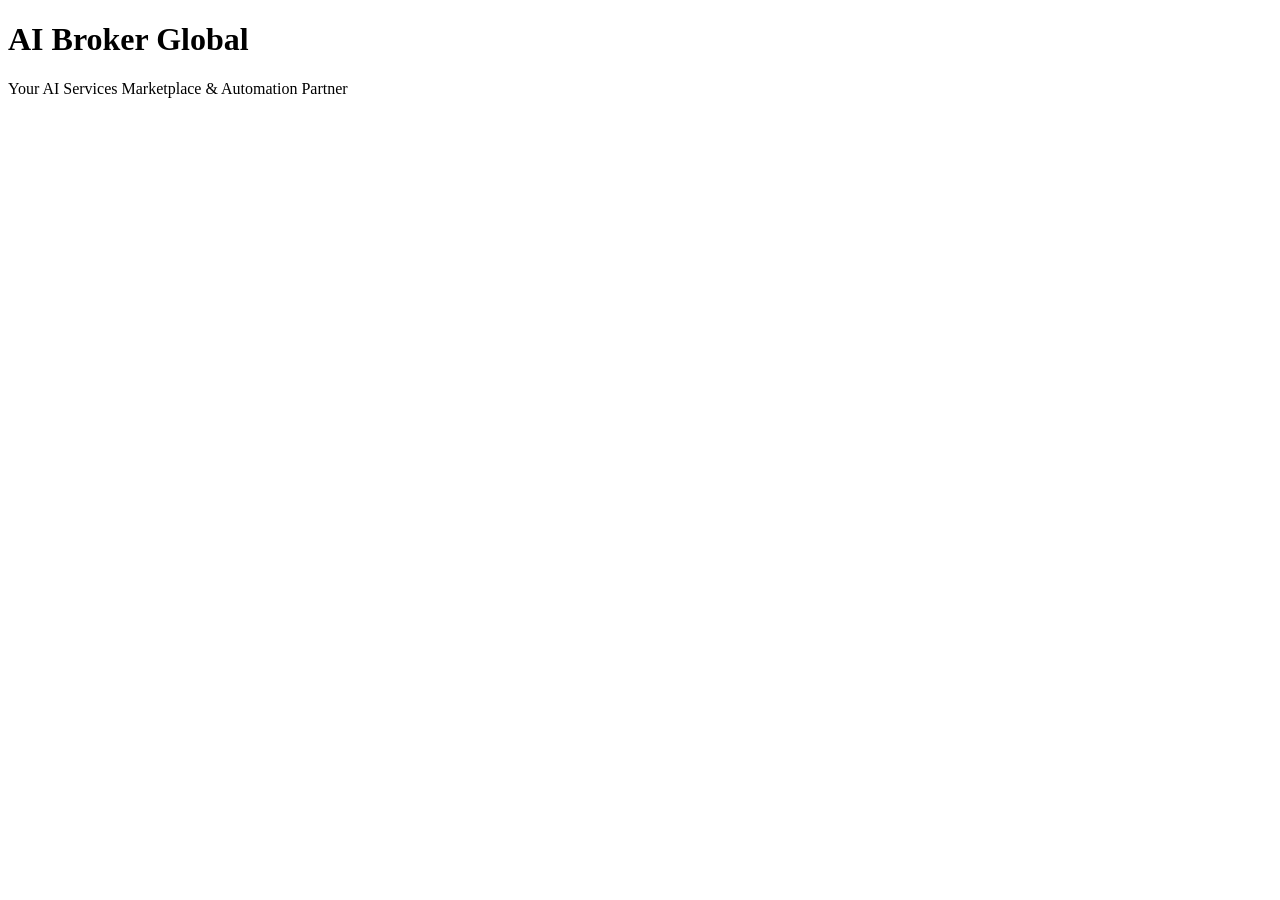
==== Website/index.html @ a9af22bb "AI Broker Global website page" ====
<!DOCTYPE html>
<html lang="en">
<head>
    <meta charset="UTF-8">
    <meta name="viewport" content="width=device-width, initial-scale=1.0">
    <title>AI Broker Global</title>
</head>
<body>

    <h1>AI Broker Global</h1>
    <p>Your AI Services Marketplace & Automation Partner</p>

</body>
</html>
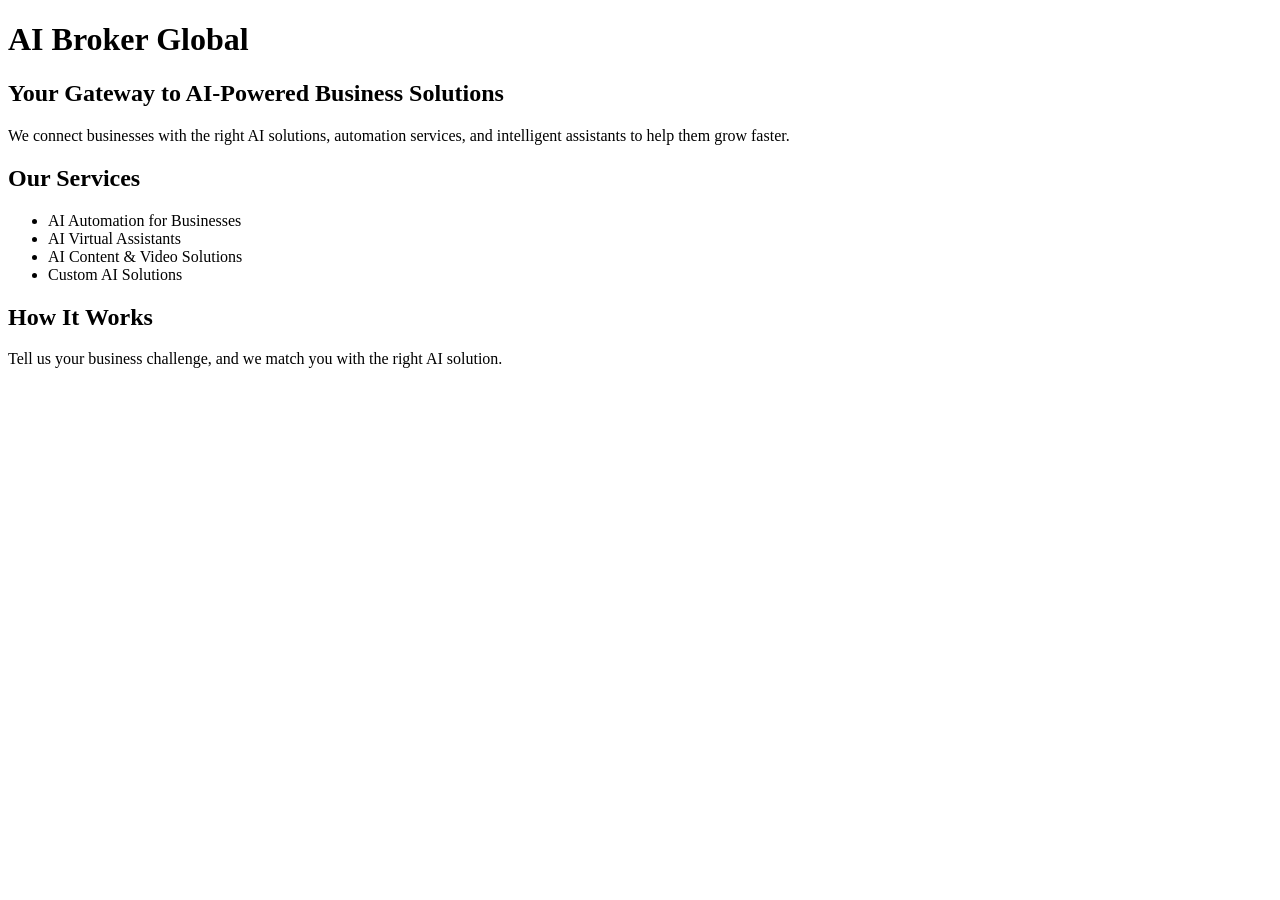
==== commit 50c8ffe6: "lmprove AI Broker Global landing page" ====
--- a/Website/index.html
+++ b/Website/index.html
@@ -5,10 +5,32 @@
     <meta name="viewport" content="width=device-width, initial-scale=1.0">
     <title>AI Broker Global</title>
 </head>
+
 <body>
 
     <h1>AI Broker Global</h1>
-    <p>Your AI Services Marketplace & Automation Partner</p>
+
+    <h2>Your Gateway to AI-Powered Business Solutions</h2>
+
+    <p>
+        We connect businesses with the right AI solutions,
+        automation services, and intelligent assistants to help them grow faster.
+    </p>
+
+    <h2>Our Services</h2>
+
+    <ul>
+        <li>AI Automation for Businesses</li>
+        <li>AI Virtual Assistants</li>
+        <li>AI Content & Video Solutions</li>
+        <li>Custom AI Solutions</li>
+    </ul>
+
+    <h2>How It Works</h2>
+
+    <p>
+        Tell us your business challenge, and we match you with the right AI solution.
+    </p>
 
 </body>
 </html>
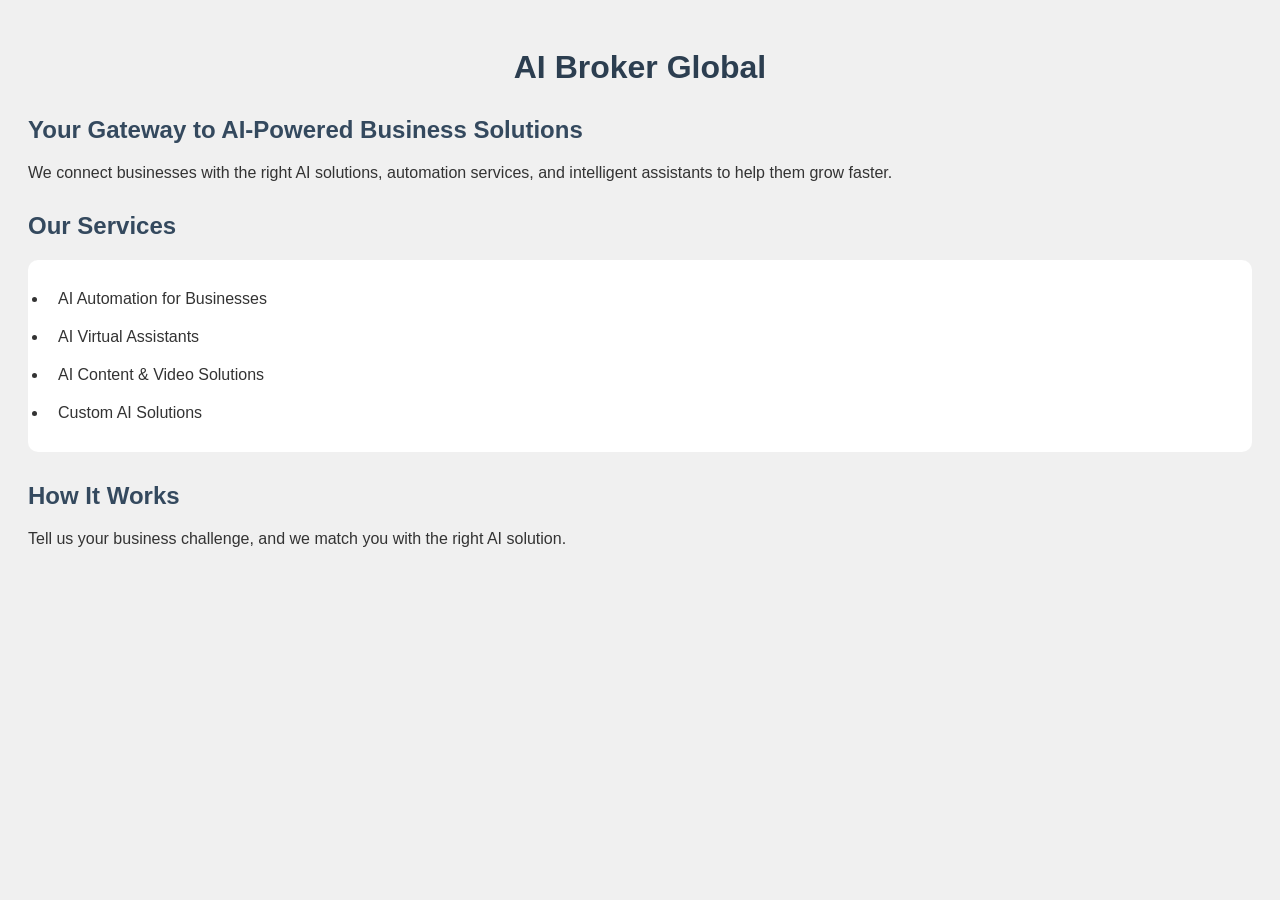
==== commit 8e87f4e8: "Add CSS link" ====
--- a/Website/index.html
+++ b/Website/index.html
@@ -4,6 +4,7 @@
     <meta charset="UTF-8">
     <meta name="viewport" content="width=device-width, initial-scale=1.0">
     <title>AI Broker Global</title>
+    <link rel="stylesheet" href="style.css">
 </head>
 
 <body>
--- a/Website/style.css
+++ b/Website/style.css
@@ -0,0 +1,26 @@
+body {
+    font-family: Arial, sans-serif;
+    background-color: #f0f0f0;
+    color: #333;
+    padding: 20px;
+}
+
+h1 {
+    color: #2c3e50;
+    text-align: center;
+}
+
+h2 {
+    color: #34495e;
+    margin-top: 30px;
+}
+
+ul {
+    background: white;
+    padding: 20px;
+    border-radius: 10px;
+}
+
+li {
+    padding: 10px;
+}
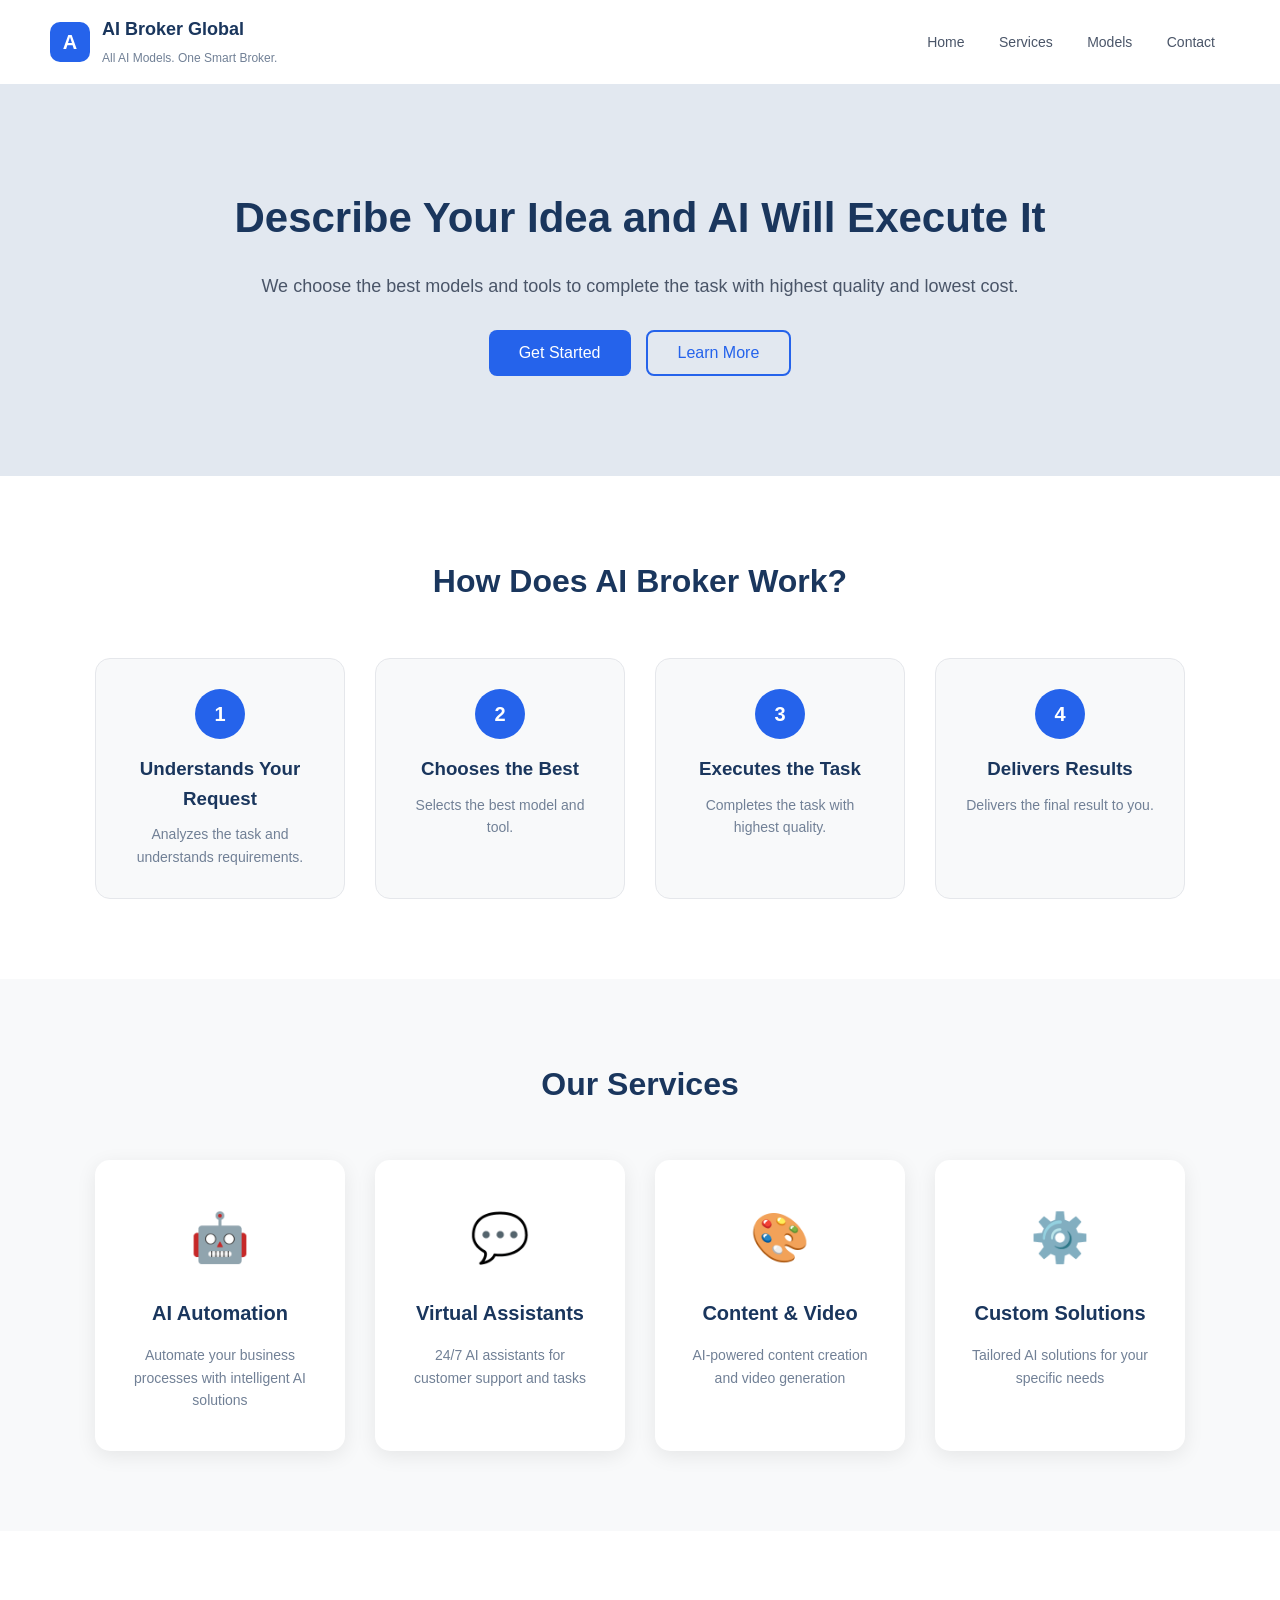
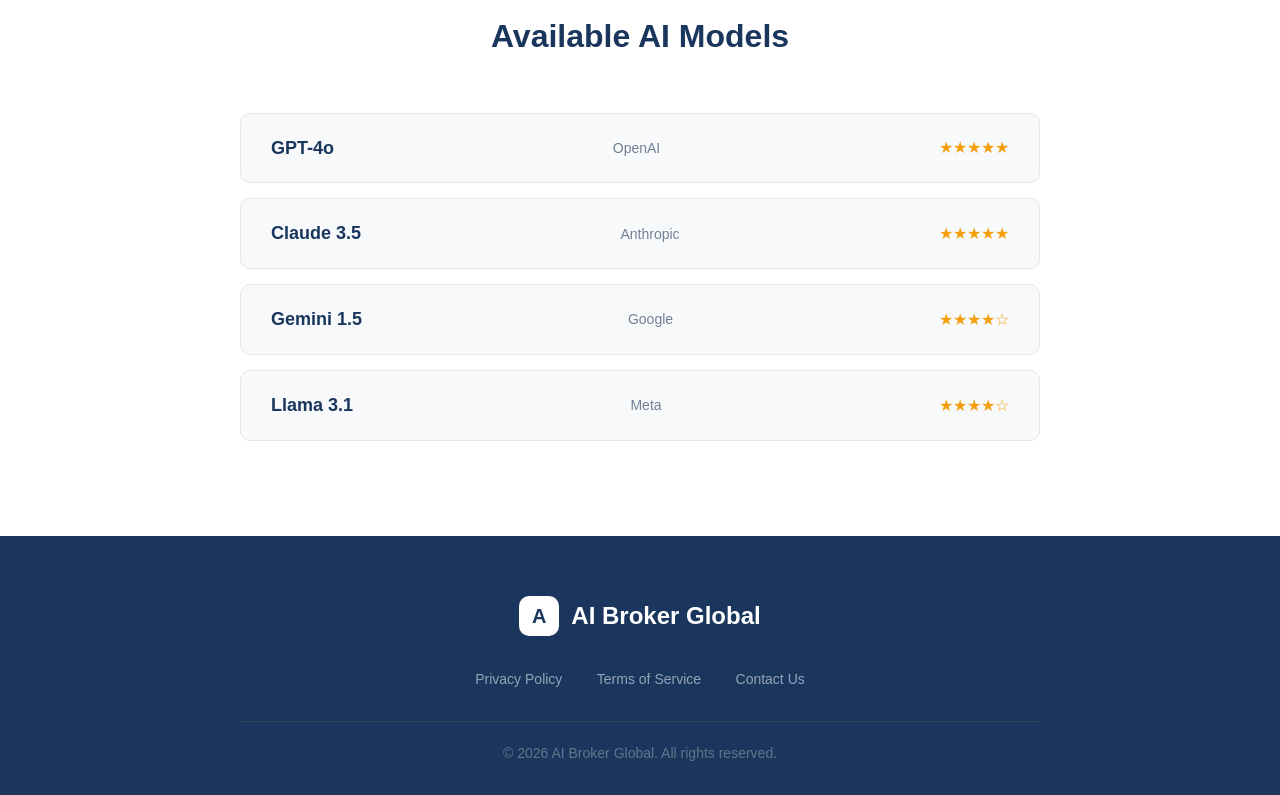
==== commit 78bd794e: "Add services, models, and footer sections" ====
--- a/Website/index.html
+++ b/Website/index.html
@@ -6,32 +6,128 @@
     <title>AI Broker Global</title>
     <link rel="stylesheet" href="style.css">
 </head>
-
 <body>
 
-    <h1>AI Broker Global</h1>
+    <header>
+        <div class="logo">
+            <span class="logo-icon">A</span>
+            <div>
+                <h3>AI Broker Global</h3>
+                <small>All AI Models. One Smart Broker.</small>
+            </div>
+        </div>
+        <nav>
+            <a href="#home">Home</a>
+            <a href="#services">Services</a>
+            <a href="#models">Models</a>
+            <a href="#contact">Contact</a>
+        </nav>
+    </header>
 
-    <h2>Your Gateway to AI-Powered Business Solutions</h2>
+    <section class="hero" id="home">
+        <div class="hero-content">
+            <h1>Describe Your Idea and AI Will Execute It</h1>
+            <p>We choose the best models and tools to complete the task with highest quality and lowest cost.</p>
+            <div class="hero-buttons">
+                <button class="btn-primary">Get Started</button>
+                <button class="btn-secondary">Learn More</button>
+            </div>
+        </div>
+    </section>
 
-    <p>
-        We connect businesses with the right AI solutions,
-        automation services, and intelligent assistants to help them grow faster.
-    </p>
+    <section class="how-it-works" id="how">
+        <h2>How Does AI Broker Work?</h2>
+        <div class="steps">
+            <div class="step">
+                <div class="step-number">1</div>
+                <h3>Understands Your Request</h3>
+                <p>Analyzes the task and understands requirements.</p>
+            </div>
+            <div class="step">
+                <div class="step-number">2</div>
+                <h3>Chooses the Best</h3>
+                <p>Selects the best model and tool.</p>
+            </div>
+            <div class="step">
+                <div class="step-number">3</div>
+                <h3>Executes the Task</h3>
+                <p>Completes the task with highest quality.</p>
+            </div>
+            <div class="step">
+                <div class="step-number">4</div>
+                <h3>Delivers Results</h3>
+                <p>Delivers the final result to you.</p>
+            </div>
+        </div>
+    </section>
+<!-- Services Section -->
+    <section class="services" id="services">
+        <h2>Our Services</h2>
+        <div class="services-grid">
+            <div class="service-card">
+                <div class="service-icon">🤖</div>
+                <h3>AI Automation</h3>
+                <p>Automate your business processes with intelligent AI solutions</p>
+            </div>
+            <div class="service-card">
+                <div class="service-icon">💬</div>
+                <h3>Virtual Assistants</h3>
+                <p>24/7 AI assistants for customer support and tasks</p>
+            </div>
+            <div class="service-card">
+                <div class="service-icon">🎨</div>
+                <h3>Content & Video</h3>
+                <p>AI-powered content creation and video generation</p>
+            </div>
+            <div class="service-card">
+                <div class="service-icon">⚙️</div>
+                <h3>Custom Solutions</h3>
+                <p>Tailored AI solutions for your specific needs</p>
+            </div>
+        </div>
+    </section>
 
-    <h2>Our Services</h2>
+    <!-- AI Models Section -->
+    <section class="models" id="models">
+        <h2>Available AI Models</h2>
+        <div class="models-list">
+            <div class="model-item">
+                <span class="model-name">GPT-4o</span>
+                <span class="model-provider">OpenAI</span>
+                <span class="model-rating">★★★★★</span>
+            </div>
+            <div class="model-item">
+                <span class="model-name">Claude 3.5</span>
+                <span class="model-provider">Anthropic</span>
+                <span class="model-rating">★★★★★</span>
+            </div>
+            <div class="model-item">
+                <span class="model-name">Gemini 1.5</span>
+                <span class="model-provider">Google</span>
+                <span class="model-rating">★★★★☆</span>
+            </div>
+            <div class="model-item">
+                <span class="model-name">Llama 3.1</span>
+                <span class="model-provider">Meta</span>
+                <span class="model-rating">★★★★☆</span>
+            </div>
+        </div>
+    </section>
 
-    <ul>
-        <li>AI Automation for Businesses</li>
-        <li>AI Virtual Assistants</li>
-        <li>AI Content & Video Solutions</li>
-        <li>Custom AI Solutions</li>
-    </ul>
-
-    <h2>How It Works</h2>
-
-    <p>
-        Tell us your business challenge, and we match you with the right AI solution.
-    </p>
-
+    <!-- Footer -->
+    <footer id="contact">
+        <div class="footer-content">
+            <div class="footer-logo">
+                <span class="logo-icon">A</span>
+                <h3>AI Broker Global</h3>
+            </div>
+            <div class="footer-links">
+                <a href="#">Privacy Policy</a>
+                <a href="#">Terms of Service</a>
+                <a href="#">Contact Us</a>
+            </div>
+            <p class="copyright">© 2026 AI Broker Global. All rights reserved.</p>
+        </div>
+    </footer>
 </body>
 </html>
--- a/Website/style.css
+++ b/Website/style.css
@@ -1,26 +1,305 @@
+* {
+    margin: 0;
+    padding: 0;
+    box-sizing: border-box;
+}
+
 body {
     font-family: Arial, sans-serif;
-    background-color: #f0f0f0;
-    color: #333;
-    padding: 20px;
-}
-
-h1 {
-    color: #2c3e50;
-    text-align: center;
-}
-
-h2 {
-    color: #34495e;
-    margin-top: 30px;
-}
-
-ul {
+    background-color: #f8f9fa;
+    color: #2d3748;
+    line-height: 1.6;
+}
+
+header {
+    background: #ffffff;
+    padding: 15px 50px;
+    display: flex;
+    justify-content: space-between;
+    align-items: center;
+    box-shadow: 0 2px 10px rgba(0,0,0,0.05);
+}
+
+.logo {
+    display: flex;
+    align-items: center;
+    gap: 12px;
+}
+
+.logo-icon {
+    width: 40px;
+    height: 40px;
+    background: #2563eb;
+    color: white;
+    border-radius: 10px;
+    display: flex;
+    align-items: center;
+    justify-content: center;
+    font-weight: bold;
+    font-size: 20px;
+}
+
+.logo h3 {
+    color: #1a365d;
+    font-size: 18px;
+}
+
+.logo small {
+    color: #718096;
+    font-size: 12px;
+}
+
+nav a {
+    color: #4a5568;
+    text-decoration: none;
+    margin: 0 15px;
+    font-size: 14px;
+}
+
+nav a:hover {
+    color: #2563eb;
+}
+
+.hero {
+    background: #e2e8f0;
+    padding: 100px 50px;
+    text-align: center;
+}
+
+.hero-content h1 {
+    font-size: 42px;
+    color: #1a365d;
+    margin-bottom: 20px;
+}
+
+.hero-content p {
+    font-size: 18px;
+    color: #4a5568;
+    margin-bottom: 30px;
+}
+
+.hero-buttons {
+    display: flex;
+    gap: 15px;
+    justify-content: center;
+}
+
+.btn-primary {
+    background: #2563eb;
+    color: white;
+    padding: 12px 30px;
+    border: none;
+    border-radius: 8px;
+    font-size: 16px;
+    cursor: pointer;
+}
+
+.btn-secondary {
+    background: transparent;
+    color: #2563eb;
+    padding: 12px 30px;
+    border: 2px solid #2563eb;
+    border-radius: 8px;
+    font-size: 16px;
+    cursor: pointer;
+}
+
+.how-it-works {
+    padding: 80px 50px;
+    background: #ffffff;
+    text-align: center;
+}
+
+.how-it-works h2 {
+    font-size: 32px;
+    color: #1a365d;
+    margin-bottom: 50px;
+}
+
+.steps {
+    display: flex;
+    justify-content: center;
+    gap: 30px;
+    flex-wrap: wrap;
+}
+
+.step {
+    background: #f8f9fa;
+    padding: 30px;
+    border-radius: 15px;
+    width: 250px;
+    text-align: center;
+    border: 1px solid #e5e7eb;
+}
+
+.step-number {
+    width: 50px;
+    height: 50px;
+    background: #2563eb;
+    color: white;
+    border-radius: 50%;
+    display: flex;
+    align-items: center;
+    justify-content: center;
+    font-size: 20px;
+    font-weight: bold;
+    margin: 0 auto 15px;
+}
+
+.step h3 {
+    color: #1a365d;
+    margin-bottom: 10px;
+}
+
+.step p {
+    color: #718096;
+    font-size: 14px;
+}/* ====== Services Section ====== */
+.services {
+    padding: 80px 50px;
+    background: #f8f9fa;
+    text-align: center;
+}
+
+.services h2 {
+    font-size: 32px;
+    color: #1a365d;
+    margin-bottom: 50px;
+}
+
+.services-grid {
+    display: flex;
+    justify-content: center;
+    gap: 30px;
+    flex-wrap: wrap;
+}
+
+.service-card {
+    background: #ffffff;
+    padding: 40px 30px;
+    border-radius: 15px;
+    width: 250px;
+    text-align: center;
+    box-shadow: 0 5px 20px rgba(0,0,0,0.08);
+    transition: transform 0.3s, box-shadow 0.3s;
+}
+
+.service-card:hover {
+    transform: translateY(-10px);
+    box-shadow: 0 15px 40px rgba(0,0,0,0.15);
+}
+
+.service-icon {
+    font-size: 48px;
+    margin-bottom: 20px;
+}
+
+.service-card h3 {
+    color: #1a365d;
+    margin-bottom: 15px;
+    font-size: 20px;
+}
+
+.service-card p {
+    color: #718096;
+    font-size: 14px;
+    line-height: 1.6;
+}
+
+/* ====== AI Models Section ====== */
+.models {
+    padding: 80px 50px;
+    background: #ffffff;
+    text-align: center;
+}
+
+.models h2 {
+    font-size: 32px;
+    color: #1a365d;
+    margin-bottom: 50px;
+}
+
+.models-list {
+    max-width: 800px;
+    margin: 0 auto;
+}
+
+.model-item {
+    display: flex;
+    justify-content: space-between;
+    align-items: center;
+    padding: 20px 30px;
+    background: #f8f9fa;
+    margin-bottom: 15px;
+    border-radius: 10px;
+    border: 1px solid #e5e7eb;
+}
+
+.model-name {
+    font-weight: bold;
+    color: #1a365d;
+    font-size: 18px;
+}
+
+.model-provider {
+    color: #718096;
+    font-size: 14px;
+}
+
+.model-rating {
+    color: #f59e0b;
+    font-size: 16px;
+}
+
+/* ====== Footer ====== */
+footer {
+    background: #1a365d;
+    color: white;
+    padding: 60px 50px 30px;
+    text-align: center;
+}
+
+.footer-content {
+    max-width: 800px;
+    margin: 0 auto;
+}
+
+.footer-logo {
+    display: flex;
+    align-items: center;
+    justify-content: center;
+    gap: 12px;
+    margin-bottom: 30px;
+}
+
+.footer-logo .logo-icon {
     background: white;
-    padding: 20px;
-    border-radius: 10px;
-}
-
-li {
-    padding: 10px;
+    color: #1a365d;
+}
+
+.footer-logo h3 {
+    font-size: 24px;
+}
+
+.footer-links {
+    margin-bottom: 30px;
+}
+
+.footer-links a {
+    color: #94a3b8;
+    text-decoration: none;
+    margin: 0 15px;
+    font-size: 14px;
+    transition: color 0.3s;
+}
+
+.footer-links a:hover {
+    color: white;
+}
+
+.copyright {
+    color: #64748b;
+    font-size: 14px;
+    padding-top: 20px;
+    border-top: 1px solid #334155;
 }
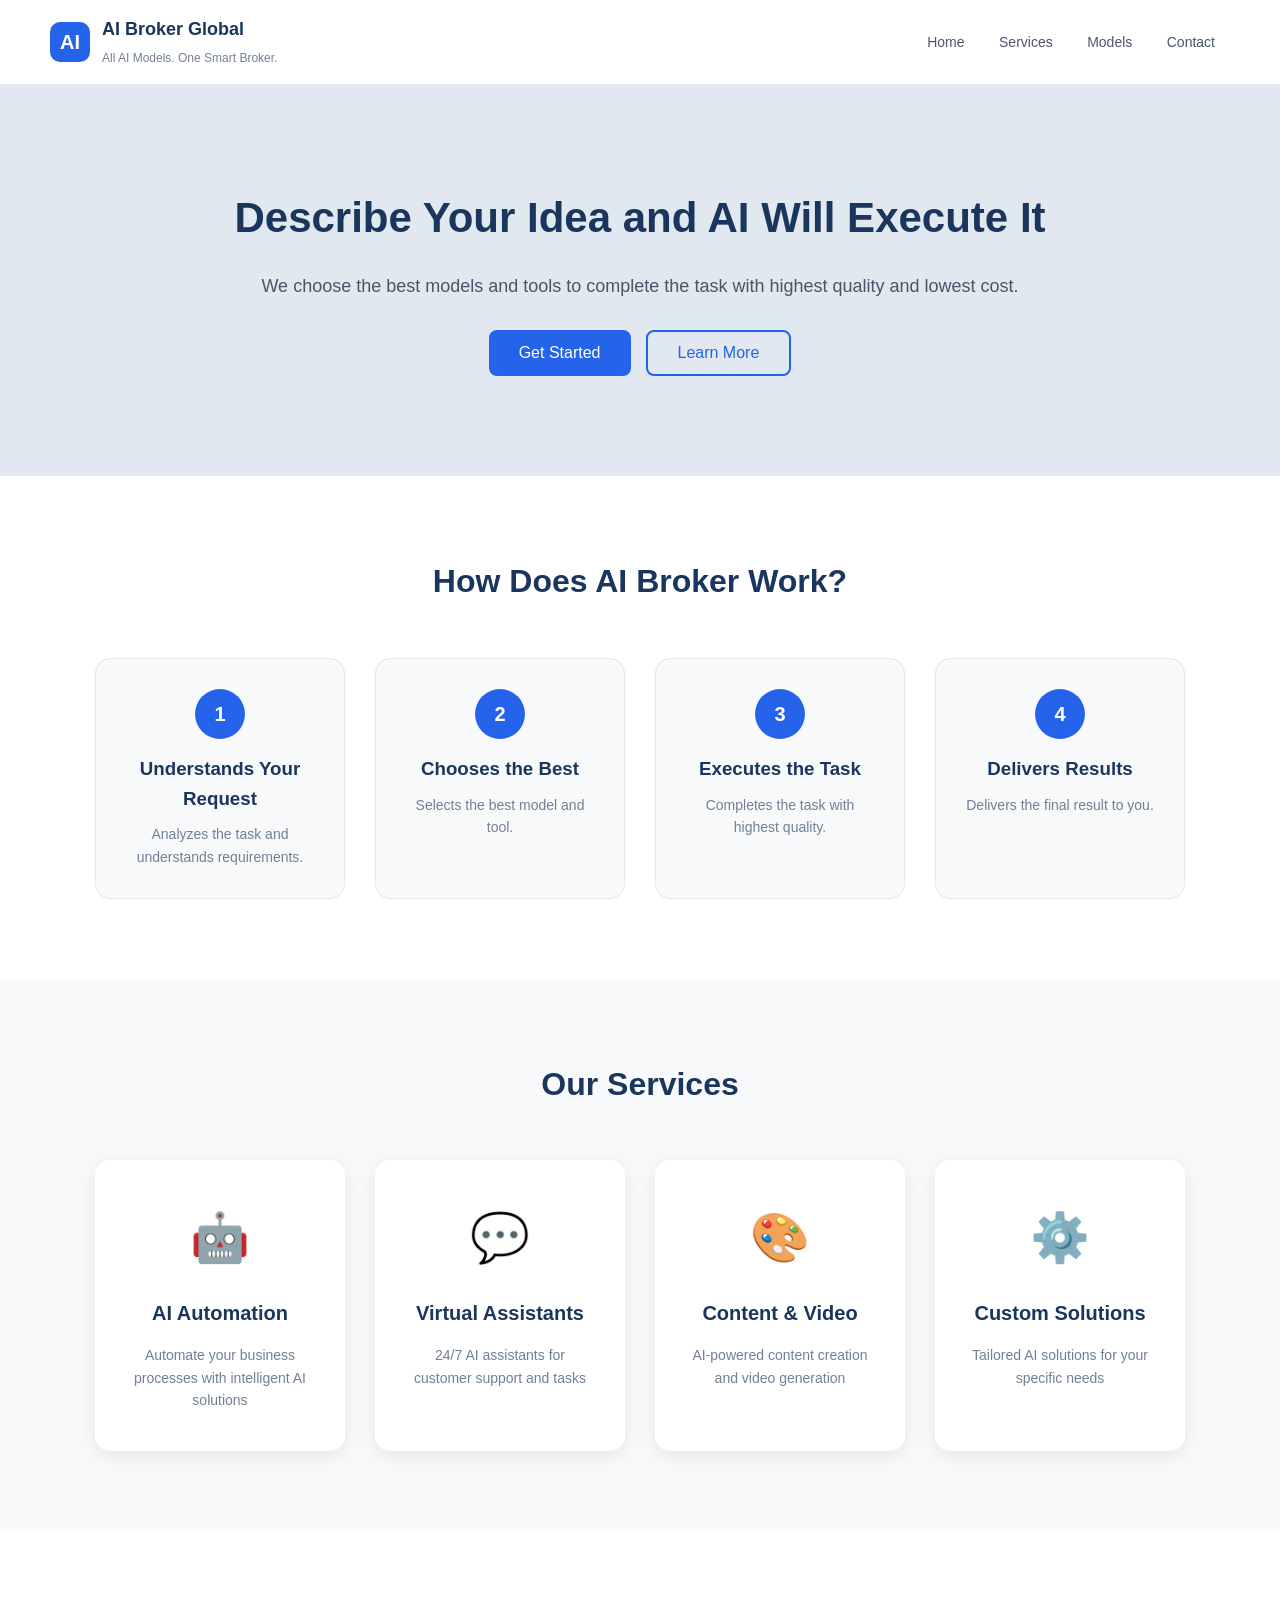
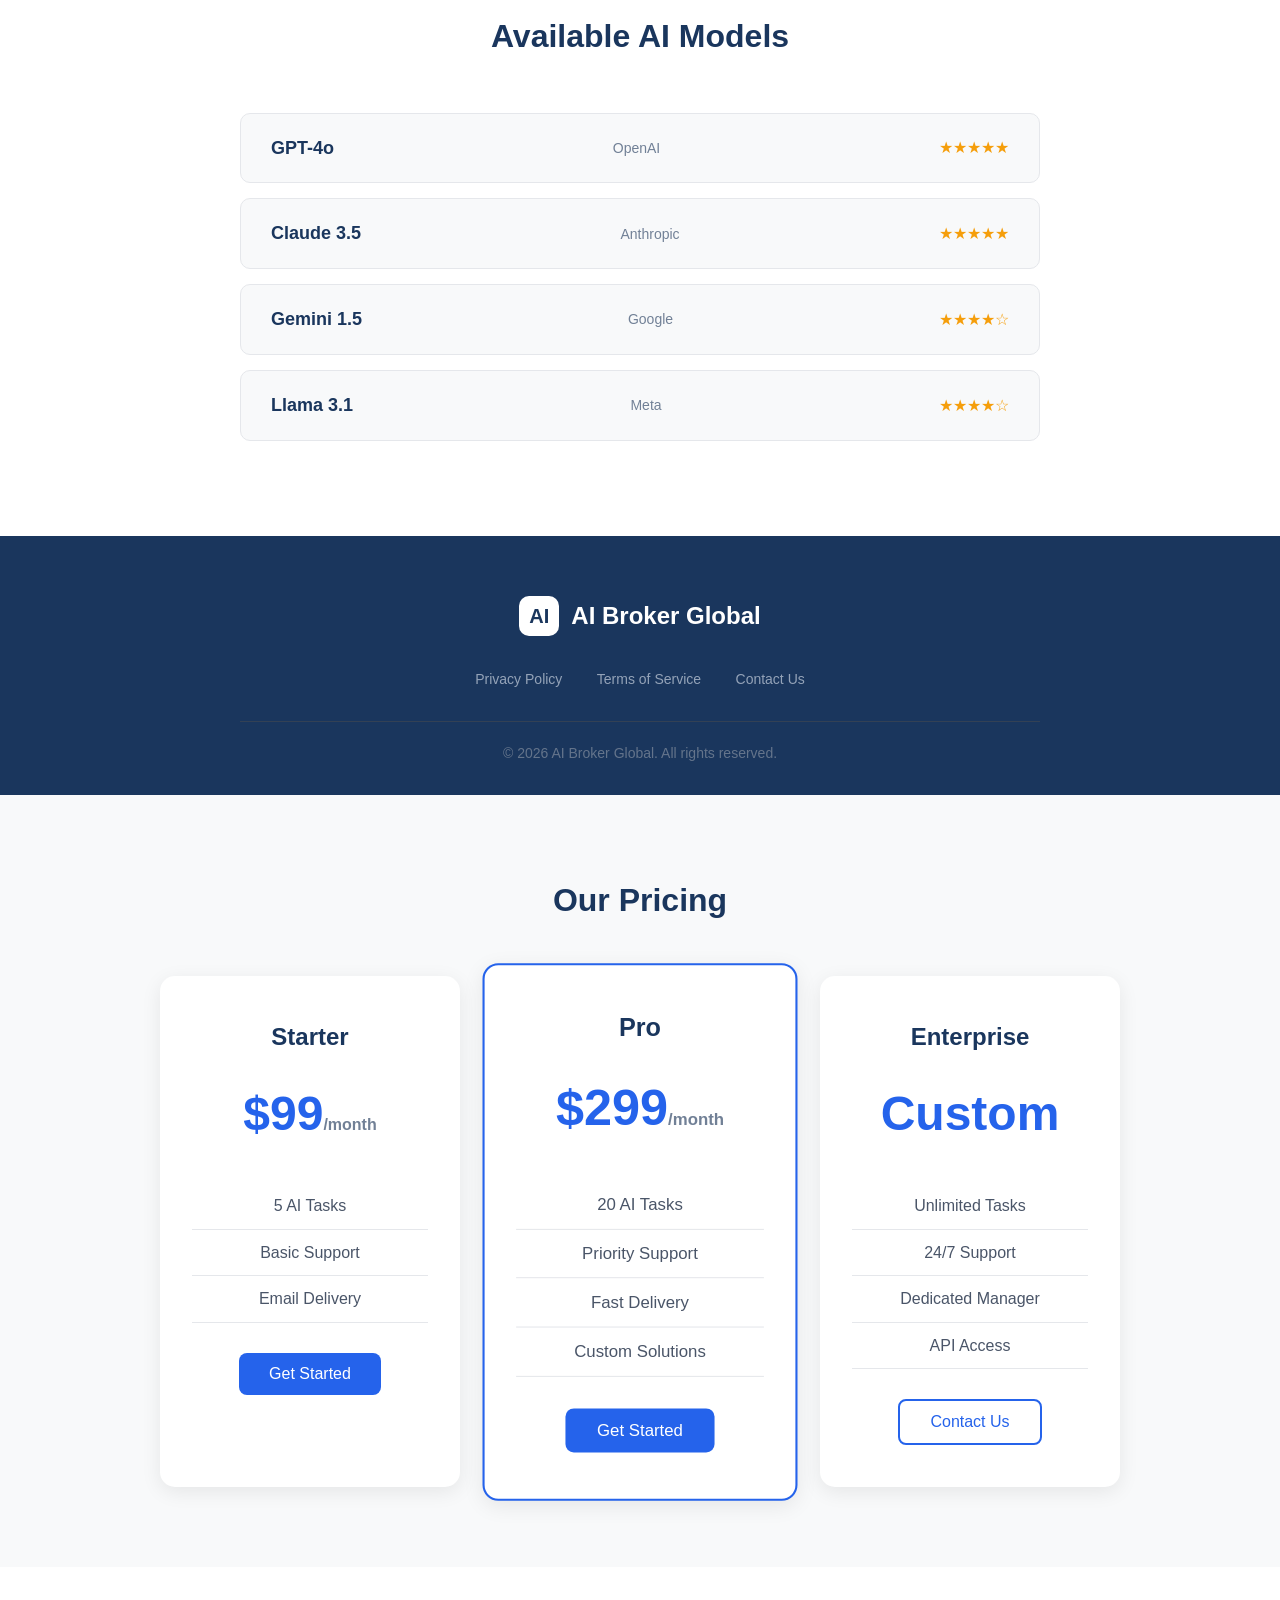
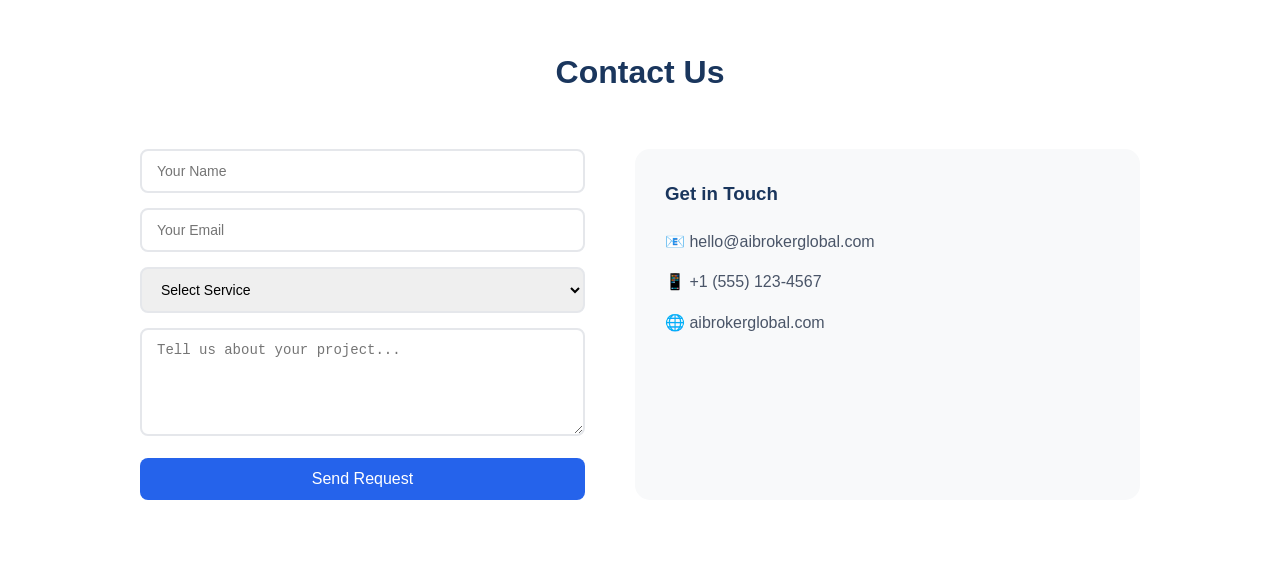
==== commit 72394809: "Add pricing and contact sections" ====
--- a/Website/index.html
+++ b/Website/index.html
@@ -10,7 +10,7 @@
 
     <header>
         <div class="logo">
-            <span class="logo-icon">A</span>
+            <span class="logo-icon">AI</span>
             <div>
                 <h3>AI Broker Global</h3>
                 <small>All AI Models. One Smart Broker.</small>
@@ -60,7 +60,7 @@
             </div>
         </div>
     </section>
-<!-- Services Section -->
+
     <section class="services" id="services">
         <h2>Our Services</h2>
         <div class="services-grid">
@@ -87,7 +87,6 @@
         </div>
     </section>
 
-    <!-- AI Models Section -->
     <section class="models" id="models">
         <h2>Available AI Models</h2>
         <div class="models-list">
@@ -114,11 +113,10 @@
         </div>
     </section>
 
-    <!-- Footer -->
     <footer id="contact">
         <div class="footer-content">
             <div class="footer-logo">
-                <span class="logo-icon">A</span>
+                <span class="logo-icon">AI</span>
                 <h3>AI Broker Global</h3>
             </div>
             <div class="footer-links">
@@ -129,5 +127,69 @@
             <p class="copyright">© 2026 AI Broker Global. All rights reserved.</p>
         </div>
     </footer>
+<!-- Pricing Section -->
+    <section class="pricing" id="pricing">
+        <h2>Our Pricing</h2>
+        <div class="pricing-grid">
+            <div class="pricing-card">
+                <h3>Starter</h3>
+                <div class="price">$99<span>/month</span></div>
+                <ul>
+                    <li>5 AI Tasks</li>
+                    <li>Basic Support</li>
+                    <li>Email Delivery</li>
+                </ul>
+                <button class="btn-primary">Get Started</button>
+            </div>
+            <div class="pricing-card featured">
+                <h3>Pro</h3>
+                <div class="price">$299<span>/month</span></div>
+                <ul>
+                    <li>20 AI Tasks</li>
+                    <li>Priority Support</li>
+                    <li>Fast Delivery</li>
+                    <li>Custom Solutions</li>
+                </ul>
+                <button class="btn-primary">Get Started</button>
+            </div>
+            <div class="pricing-card">
+                <h3>Enterprise</h3>
+                <div class="price">Custom</div>
+                <ul>
+                    <li>Unlimited Tasks</li>
+                    <li>24/7 Support</li>
+                    <li>Dedicated Manager</li>
+                    <li>API Access</li>
+                </ul>
+                <button class="btn-secondary">Contact Us</button>
+            </div>
+        </div>
+    </section>
+
+    <!-- Contact Section -->
+    <section class="contact" id="contact">
+        <h2>Contact Us</h2>
+        <div class="contact-container">
+            <form class="contact-form">
+                <input type="text" placeholder="Your Name" required>
+                <input type="email" placeholder="Your Email" required>
+                <select>
+                    <option>Select Service</option>
+                    <option>AI Automation</option>
+                    <option>Virtual Assistants</option>
+                    <option>Content & Video</option>
+                    <option>Custom Solutions</option>
+                </select>
+                <textarea placeholder="Tell us about your project..." rows="5"></textarea>
+                <button type="submit" class="btn-primary">Send Request</button>
+            </form>
+            <div class="contact-info">
+                <h3>Get in Touch</h3>
+                <p>📧 hello@aibrokerglobal.com</p>
+                <p>📱 +1 (555) 123-4567</p>
+                <p>🌐 aibrokerglobal.com</p>
+            </div>
+        </div>
+    </section>
 </body>
 </html>
--- a/Website/style.css
+++ b/Website/style.css
@@ -302,4 +302,143 @@
     font-size: 14px;
     padding-top: 20px;
     border-top: 1px solid #334155;
+}/* ====== Pricing Section ====== */
+.pricing {
+    padding: 80px 50px;
+    background: #f8f9fa;
+    text-align: center;
+}
+
+.pricing h2 {
+    font-size: 32px;
+    color: #1a365d;
+    margin-bottom: 50px;
+}
+
+.pricing-grid {
+    display: flex;
+    justify-content: center;
+    gap: 30px;
+    flex-wrap: wrap;
+}
+
+.pricing-card {
+    background: #ffffff;
+    padding: 40px 30px;
+    border-radius: 15px;
+    width: 300px;
+    text-align: center;
+    box-shadow: 0 5px 20px rgba(0,0,0,0.08);
+    border: 2px solid transparent;
+    transition: all 0.3s;
+}
+
+.pricing-card:hover {
+    transform: translateY(-10px);
+    box-shadow: 0 15px 40px rgba(0,0,0,0.15);
+}
+
+.pricing-card.featured {
+    border-color: #2563eb;
+    transform: scale(1.05);
+}
+
+.pricing-card h3 {
+    color: #1a365d;
+    font-size: 24px;
+    margin-bottom: 20px;
+}
+
+.price {
+    font-size: 48px;
+    color: #2563eb;
+    font-weight: bold;
+    margin-bottom: 30px;
+}
+
+.price span {
+    font-size: 16px;
+    color: #718096;
+}
+
+.pricing-card ul {
+    list-style: none;
+    margin-bottom: 30px;
+}
+
+.pricing-card ul li {
+    padding: 10px 0;
+    color: #4a5568;
+    border-bottom: 1px solid #e5e7eb;
+}
+
+/* ====== Contact Section ====== */
+.contact {
+    padding: 80px 50px;
+    background: #ffffff;
+    text-align: center;
+}
+
+.contact h2 {
+    font-size: 32px;
+    color: #1a365d;
+    margin-bottom: 50px;
+}
+
+.contact-container {
+    display: flex;
+    justify-content: center;
+    gap: 50px;
+    max-width: 1000px;
+    margin: 0 auto;
+    flex-wrap: wrap;
+}
+
+.contact-form {
+    flex: 1;
+    min-width: 300px;
+    text-align: left;
+}
+
+.contact-form input,
+.contact-form select,
+.contact-form textarea {
+    width: 100%;
+    padding: 12px 15px;
+    margin-bottom: 15px;
+    border: 2px solid #e5e7eb;
+    border-radius: 8px;
+    font-size: 14px;
+    transition: border-color 0.3s;
+}
+
+.contact-form input:focus,
+.contact-form select:focus,
+.contact-form textarea:focus {
+    border-color: #2563eb;
+    outline: none;
+}
+
+.contact-form button {
+    width: 100%;
+}
+
+.contact-info {
+    flex: 1;
+    min-width: 250px;
+    text-align: left;
+    padding: 30px;
+    background: #f8f9fa;
+    border-radius: 15px;
+}
+
+.contact-info h3 {
+    color: #1a365d;
+    margin-bottom: 20px;
+}
+
+.contact-info p {
+    color: #4a5568;
+    margin-bottom: 15px;
+    font-size: 16px;
 }
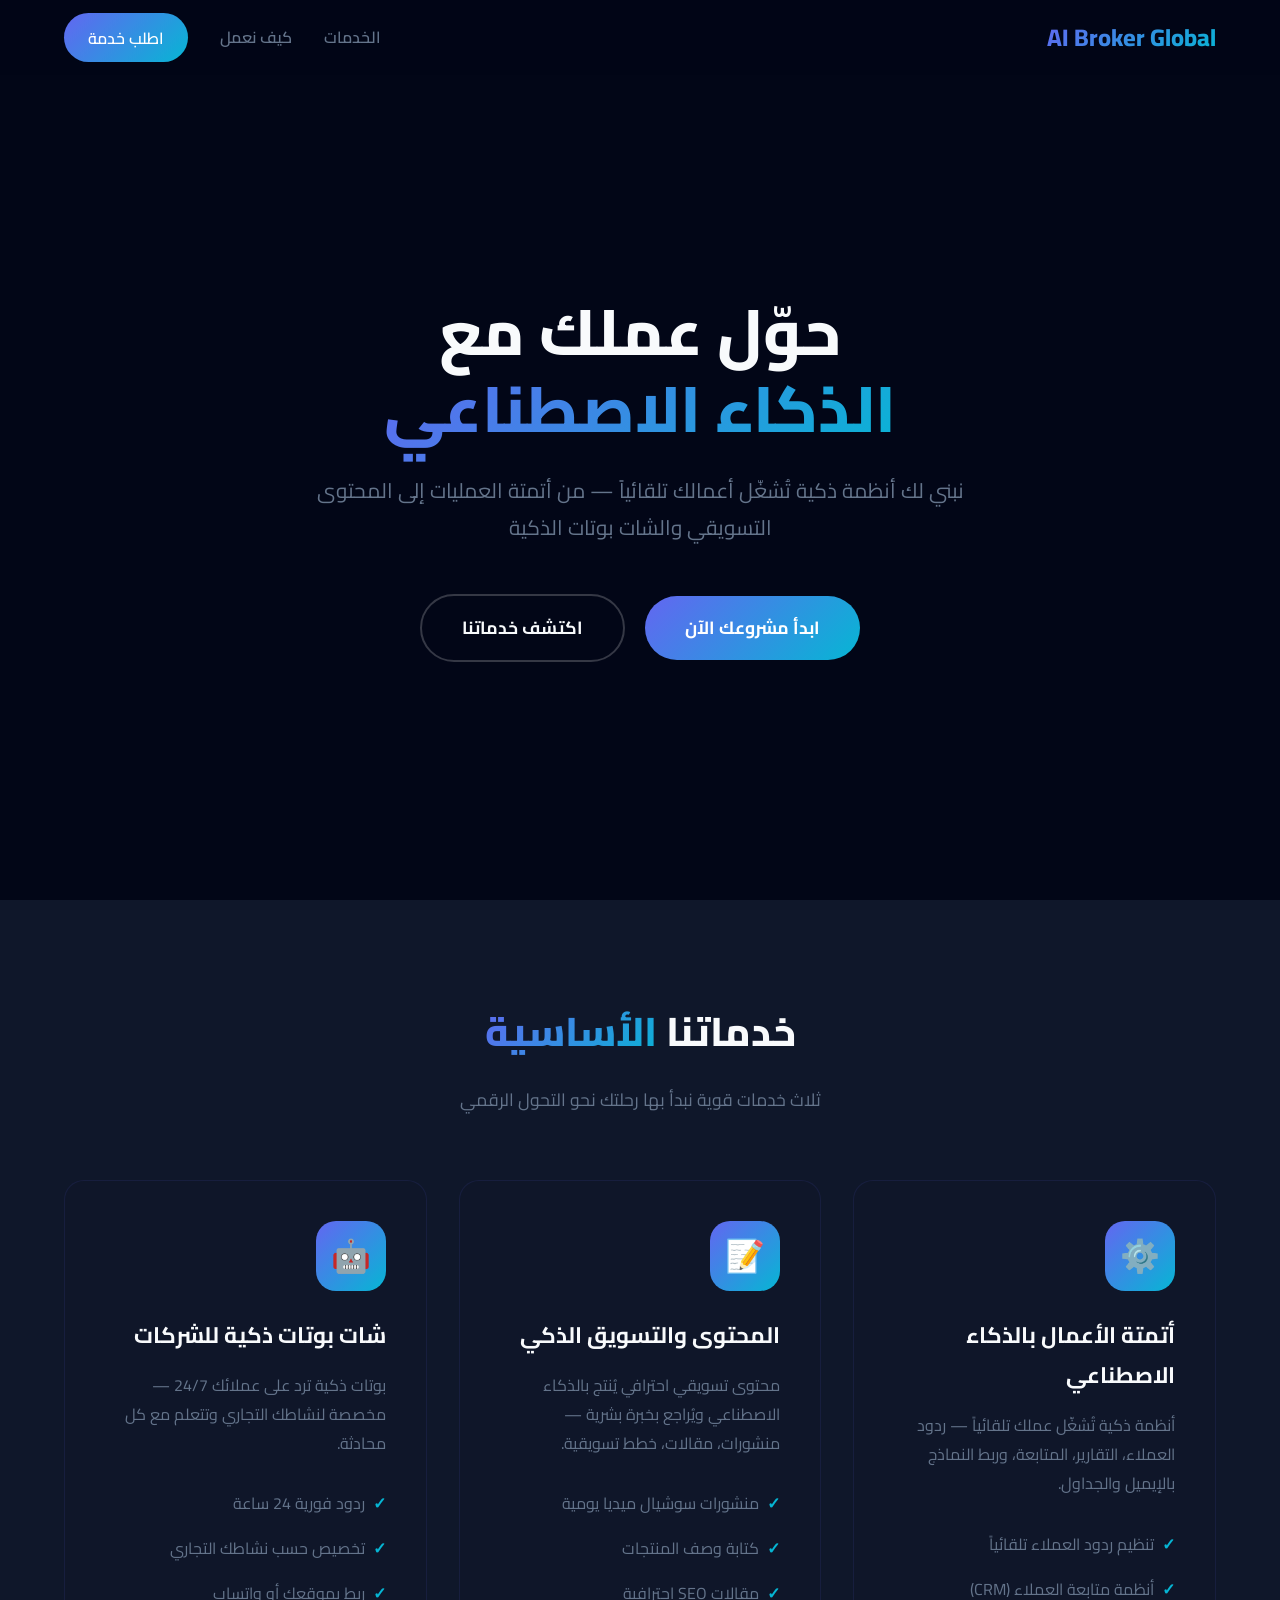
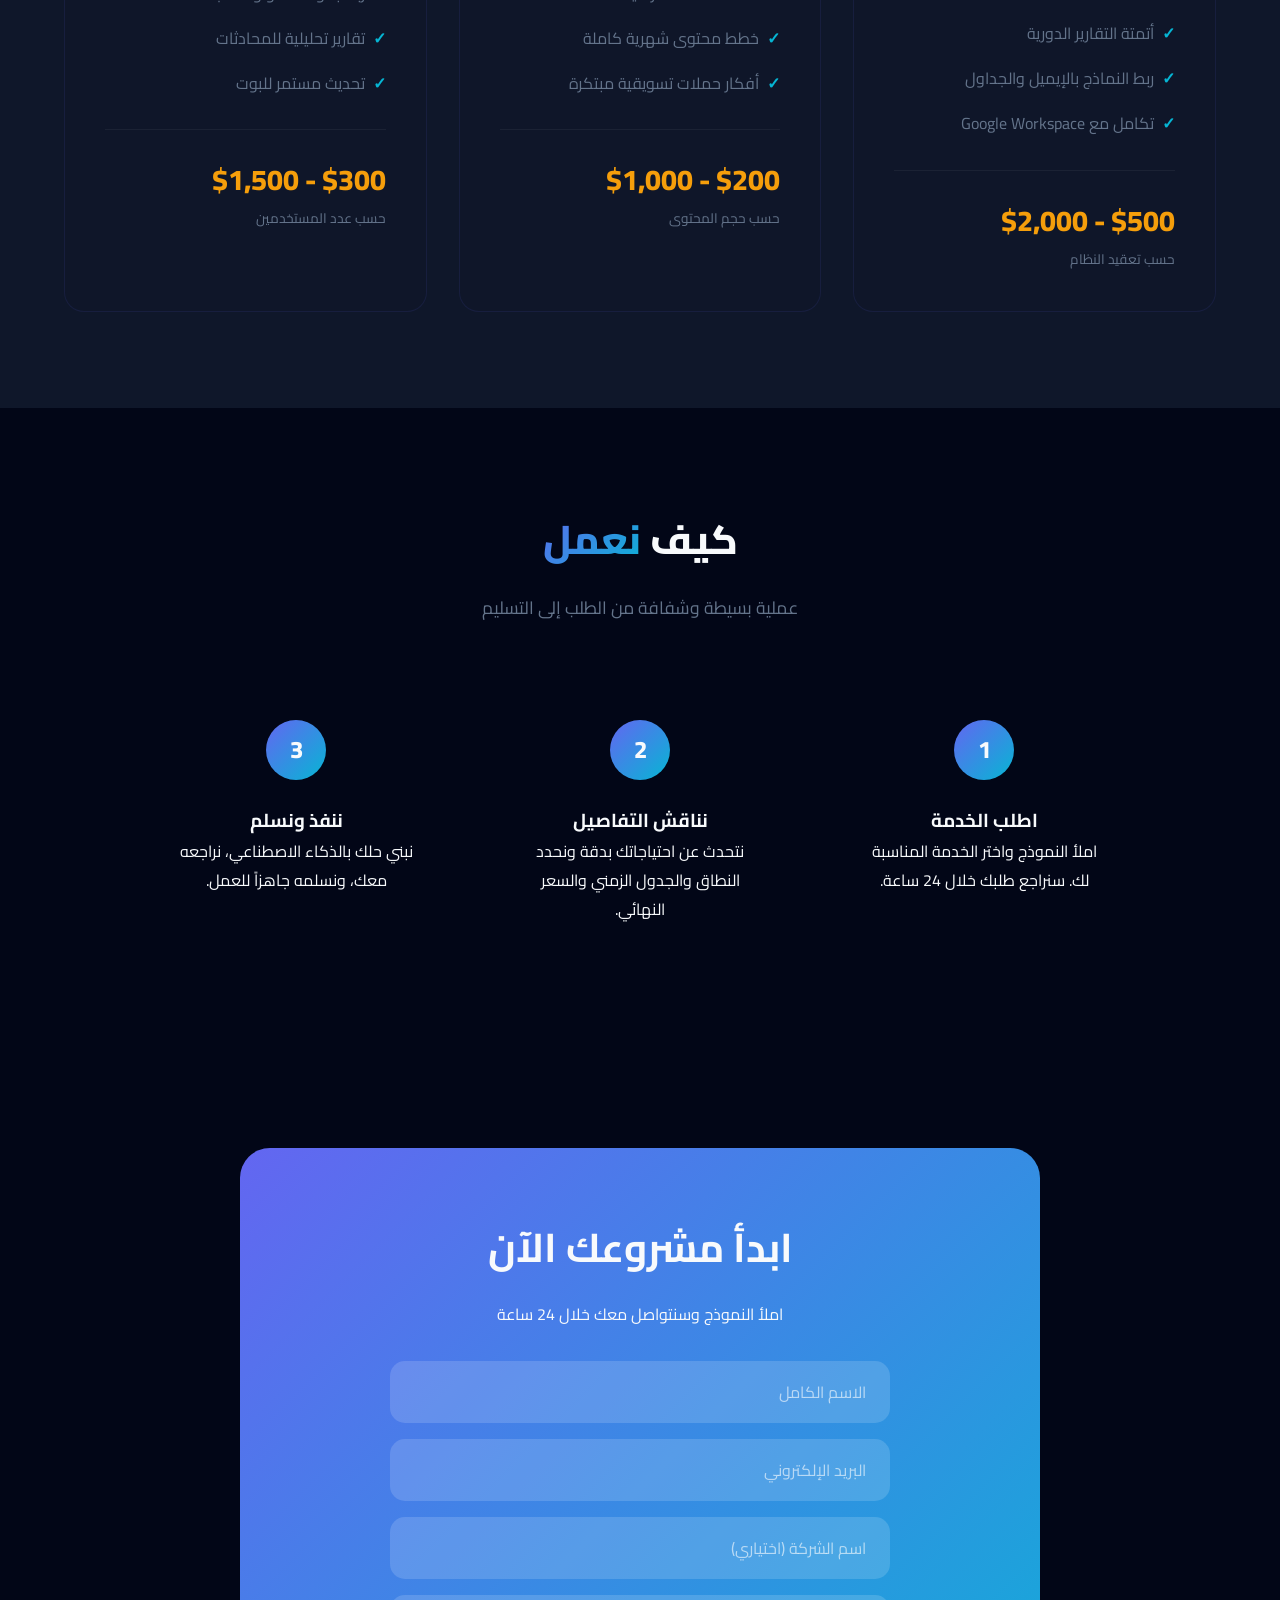
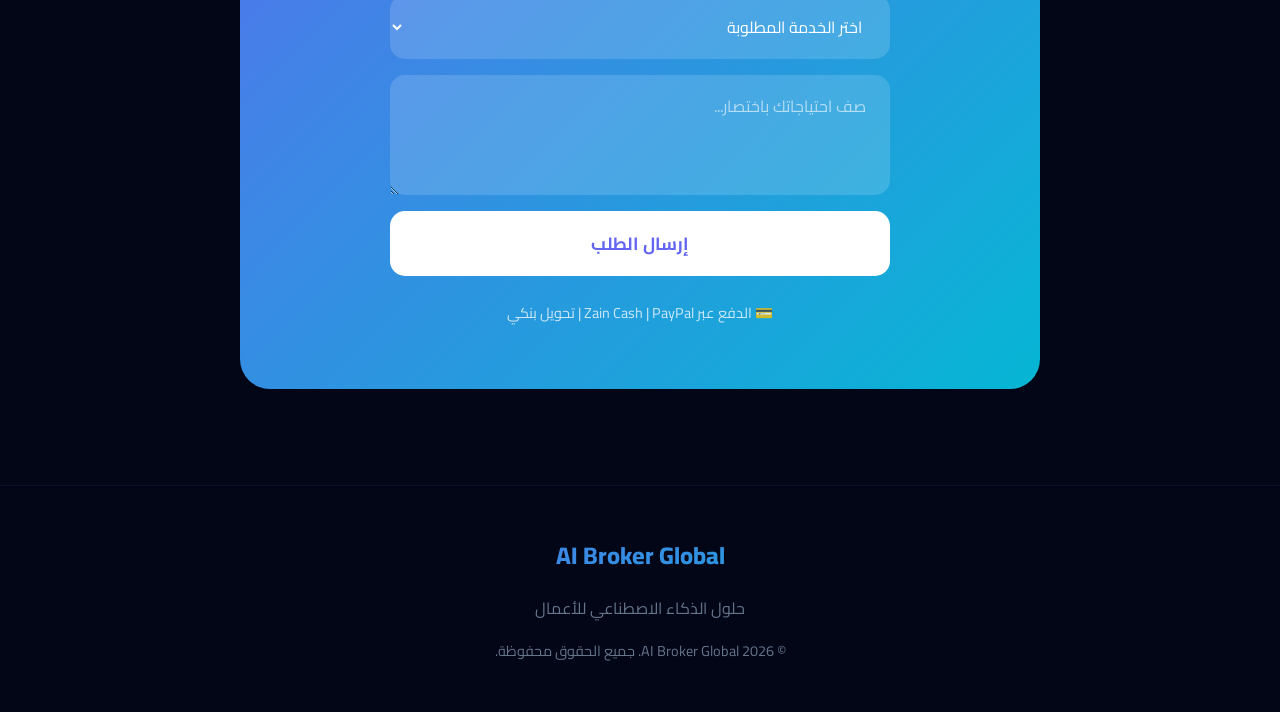
==== commit 49b137ad: "Ubdate website with new design and services" ====
--- a/Website/index.html
+++ b/Website/index.html
@@ -1,195 +1,516 @@
 <!DOCTYPE html>
-<html lang="en">
+<html lang="ar" dir="rtl">
 <head>
     <meta charset="UTF-8">
     <meta name="viewport" content="width=device-width, initial-scale=1.0">
-    <title>AI Broker Global</title>
-    <link rel="stylesheet" href="style.css">
+    <title>AI Broker Global | حلول الذكاء الاصطناعي للأعمال</title>
+    <link href="https://fonts.googleapis.com/css2?family=Cairo:wght@300;400;600;700;800&display=swap" rel="stylesheet">
+    <style>
+        :root {
+            --primary: #6366f1;
+            --primary-dark: #4f46e5;
+            --secondary: #06b6d4;
+            --accent: #f59e0b;
+            --dark: #0f172a;
+            --darker: #020617;
+            --light: #f8fafc;
+            --gray: #64748b;
+            --gradient: linear-gradient(135deg, #6366f1 0%, #06b6d4 100%);
+        }
+        
+        * { margin: 0; padding: 0; box-sizing: border-box; }
+        
+        body {
+            font-family: 'Cairo', sans-serif;
+            background: var(--darker);
+            color: var(--light);
+            line-height: 1.8;
+        }
+        
+        nav {
+            position: fixed;
+            top: 0;
+            width: 100%;
+            padding: 1rem 5%;
+            display: flex;
+            justify-content: space-between;
+            align-items: center;
+            z-index: 1000;
+            background: rgba(2, 6, 23, 0.9);
+            backdrop-filter: blur(20px);
+        }
+        
+        .logo {
+            font-size: 1.5rem;
+            font-weight: 800;
+            background: var(--gradient);
+            -webkit-background-clip: text;
+            -webkit-text-fill-color: transparent;
+        }
+        
+        .nav-links {
+            display: flex;
+            gap: 2rem;
+            list-style: none;
+        }
+        
+        .nav-links a {
+            color: var(--gray);
+            text-decoration: none;
+            font-weight: 600;
+            transition: color 0.3s;
+        }
+        
+        .nav-links a:hover { color: var(--primary); }
+        
+        .cta-nav {
+            background: var(--gradient);
+            color: white !important;
+            padding: 0.6rem 1.5rem;
+            border-radius: 50px;
+        }
+        
+        .hero {
+            min-height: 100vh;
+            display: flex;
+            align-items: center;
+            justify-content: center;
+            text-align: center;
+            padding: 8rem 5% 4rem;
+        }
+        
+        .hero h1 {
+            font-size: clamp(2.5rem, 5vw, 4.5rem);
+            font-weight: 800;
+            line-height: 1.2;
+            margin-bottom: 1.5rem;
+        }
+        
+        .hero h1 span {
+            background: var(--gradient);
+            -webkit-background-clip: text;
+            -webkit-text-fill-color: transparent;
+        }
+        
+        .hero p {
+            font-size: 1.3rem;
+            color: var(--gray);
+            margin-bottom: 2.5rem;
+            max-width: 700px;
+            margin-left: auto;
+            margin-right: auto;
+        }
+        
+        .btn {
+            padding: 1rem 2.5rem;
+            border-radius: 50px;
+            font-weight: 700;
+            font-size: 1.1rem;
+            text-decoration: none;
+            transition: all 0.3s;
+            border: none;
+            cursor: pointer;
+            font-family: 'Cairo', sans-serif;
+            display: inline-block;
+            margin: 0.5rem;
+        }
+        
+        .btn-primary {
+            background: var(--gradient);
+            color: white;
+        }
+        
+        .btn-primary:hover {
+            transform: translateY(-3px);
+            box-shadow: 0 10px 40px rgba(99, 102, 241, 0.4);
+        }
+        
+        .btn-secondary {
+            background: transparent;
+            color: var(--light);
+            border: 2px solid rgba(255, 255, 255, 0.2);
+        }
+        
+        section {
+            padding: 6rem 5%;
+        }
+        
+        .section-header {
+            text-align: center;
+            margin-bottom: 4rem;
+        }
+        
+        .section-header h2 {
+            font-size: 2.5rem;
+            font-weight: 800;
+            margin-bottom: 1rem;
+        }
+        
+        .section-header h2 span {
+            background: var(--gradient);
+            -webkit-background-clip: text;
+            -webkit-text-fill-color: transparent;
+        }
+        
+        .section-header p {
+            color: var(--gray);
+            font-size: 1.1rem;
+            max-width: 600px;
+            margin: 0 auto;
+        }
+        
+        .services {
+            background: var(--dark);
+        }
+        
+        .services-grid {
+            display: grid;
+            grid-template-columns: repeat(auto-fit, minmax(350px, 1fr));
+            gap: 2rem;
+            max-width: 1200px;
+            margin: 0 auto;
+        }
+        
+        .service-card {
+            background: rgba(15, 23, 42, 0.8);
+            border: 1px solid rgba(99, 102, 241, 0.1);
+            border-radius: 20px;
+            padding: 2.5rem;
+            transition: all 0.4s;
+        }
+        
+        .service-card:hover {
+            transform: translateY(-10px);
+            border-color: rgba(99, 102, 241, 0.3);
+            box-shadow: 0 20px 60px rgba(99, 102, 241, 0.1);
+        }
+        
+        .service-icon {
+            width: 70px;
+            height: 70px;
+            background: var(--gradient);
+            border-radius: 20px;
+            display: flex;
+            align-items: center;
+            justify-content: center;
+            font-size: 2rem;
+            margin-bottom: 1.5rem;
+        }
+        
+        .service-card h3 {
+            font-size: 1.4rem;
+            margin-bottom: 1rem;
+            font-weight: 700;
+        }
+        
+        .service-card p {
+            color: var(--gray);
+            margin-bottom: 1.5rem;
+        }
+        
+        .service-features {
+            list-style: none;
+        }
+        
+        .service-features li {
+            padding: 0.5rem 0;
+            color: var(--gray);
+            display: flex;
+            align-items: center;
+            gap: 0.5rem;
+        }
+        
+        .service-features li::before {
+            content: '✓';
+            color: var(--secondary);
+            font-weight: bold;
+        }
+        
+        .service-price {
+            margin-top: 1.5rem;
+            padding-top: 1.5rem;
+            border-top: 1px solid rgba(255, 255, 255, 0.05);
+        }
+        
+        .price-tag {
+            font-size: 1.8rem;
+            font-weight: 800;
+            color: var(--accent);
+        }
+        
+        .price-note {
+            color: var(--gray);
+            font-size: 0.85rem;
+        }
+        
+        .process-steps {
+            display: flex;
+            justify-content: center;
+            gap: 2rem;
+            flex-wrap: wrap;
+            max-width: 1000px;
+            margin: 0 auto;
+        }
+        
+        .step {
+            flex: 1;
+            min-width: 250px;
+            text-align: center;
+            padding: 2rem;
+        }
+        
+        .step-number {
+            width: 60px;
+            height: 60px;
+            background: var(--gradient);
+            border-radius: 50%;
+            display: flex;
+            align-items: center;
+            justify-content: center;
+            font-size: 1.5rem;
+            font-weight: 800;
+            margin: 0 auto 1.5rem;
+        }
+        
+        .contact-box {
+            background: var(--gradient);
+            border-radius: 30px;
+            padding: 4rem 2rem;
+            max-width: 800px;
+            margin: 0 auto;
+            text-align: center;
+        }
+        
+        .contact-box h2 {
+            font-size: 2.5rem;
+            margin-bottom: 1rem;
+        }
+        
+        .contact-form {
+            display: flex;
+            flex-direction: column;
+            gap: 1rem;
+            max-width: 500px;
+            margin: 2rem auto 0;
+        }
+        
+        .contact-form input,
+        .contact-form select,
+        .contact-form textarea {
+            padding: 1rem 1.5rem;
+            border-radius: 15px;
+            border: none;
+            font-family: 'Cairo', sans-serif;
+            font-size: 1rem;
+            background: rgba(255, 255, 255, 0.15);
+            color: white;
+            outline: none;
+        }
+        
+        .contact-form input::placeholder,
+        .contact-form textarea::placeholder {
+            color: rgba(255, 255, 255, 0.6);
+        }
+        
+        .contact-form textarea {
+            min-height: 120px;
+            resize: vertical;
+        }
+        
+        .contact-form button {
+            background: white;
+            color: var(--primary);
+            padding: 1rem;
+            border-radius: 15px;
+            border: none;
+            font-family: 'Cairo', sans-serif;
+            font-size: 1.1rem;
+            font-weight: 700;
+            cursor: pointer;
+        }
+        
+        footer {
+            background: var(--darker);
+            padding: 3rem 5%;
+            text-align: center;
+            border-top: 1px solid rgba(99, 102, 241, 0.1);
+        }
+        
+        .footer-logo {
+            font-size: 1.5rem;
+            font-weight: 800;
+            background: var(--gradient);
+            -webkit-background-clip: text;
+            -webkit-text-fill-color: transparent;
+            margin-bottom: 1rem;
+        }
+        
+        .menu-toggle {
+            display: none;
+            font-size: 1.5rem;
+            cursor: pointer;
+        }
+        
+        @media (max-width: 768px) {
+            .nav-links { display: none; }
+            .menu-toggle { display: block; }
+            .services-grid { grid-template-columns: 1fr; }
+            .process-steps { flex-direction: column; }
+        }
+    </style>
 </head>
 <body>
+    <nav>
+        <div class="logo">AI Broker Global</div>
+        <div class="menu-toggle" onclick="toggleMenu()">☰</div>
+        <ul class="nav-links" id="navLinks">
+            <li><a href="#services">الخدمات</a></li>
+            <li><a href="#process">كيف نعمل</a></li>
+            <li><a href="#contact" class="cta-nav">اطلب خدمة</a></li>
+        </ul>
+    </nav>
 
-    <header>
-        <div class="logo">
-            <span class="logo-icon">AI</span>
-            <div>
-                <h3>AI Broker Global</h3>
-                <small>All AI Models. One Smart Broker.</small>
-            </div>
-        </div>
-        <nav>
-            <a href="#home">Home</a>
-            <a href="#services">Services</a>
-            <a href="#models">Models</a>
-            <a href="#contact">Contact</a>
-        </nav>
-    </header>
-
-    <section class="hero" id="home">
-        <div class="hero-content">
-            <h1>Describe Your Idea and AI Will Execute It</h1>
-            <p>We choose the best models and tools to complete the task with highest quality and lowest cost.</p>
-            <div class="hero-buttons">
-                <button class="btn-primary">Get Started</button>
-                <button class="btn-secondary">Learn More</button>
-            </div>
+    <section class="hero">
+        <div>
+            <h1>حوّل عملك مع<br><span>الذكاء الاصطناعي</span></h1>
+            <p>نبني لك أنظمة ذكية تُشغّل أعمالك تلقائياً — من أتمتة العمليات إلى المحتوى التسويقي والشات بوتات الذكية</p>
+            <a href="#contact" class="btn btn-primary">ابدأ مشروعك الآن</a>
+            <a href="#services" class="btn btn-secondary">اكتشف خدماتنا</a>
         </div>
     </section>
 
-    <section class="how-it-works" id="how">
-        <h2>How Does AI Broker Work?</h2>
-        <div class="steps">
+    <section class="services" id="services">
+        <div class="section-header">
+            <h2>خدماتنا <span>الأساسية</span></h2>
+            <p>ثلاث خدمات قوية نبدأ بها رحلتك نحو التحول الرقمي</p>
+        </div>
+        <div class="services-grid">
+            <div class="service-card">
+                <div class="service-icon">⚙️</div>
+                <h3>أتمتة الأعمال بالذكاء الاصطناعي</h3>
+                <p>أنظمة ذكية تُشغّل عملك تلقائياً — ردود العملاء، التقارير، المتابعة، وربط النماذج بالإيميل والجداول.</p>
+                <ul class="service-features">
+                    <li>تنظيم ردود العملاء تلقائياً</li>
+                    <li>أنظمة متابعة العملاء (CRM)</li>
+                    <li>أتمتة التقارير الدورية</li>
+                    <li>ربط النماذج بالإيميل والجداول</li>
+                    <li>تكامل مع Google Workspace</li>
+                </ul>
+                <div class="service-price">
+                    <div class="price-tag">$500 - $2,000</div>
+                    <div class="price-note">حسب تعقيد النظام</div>
+                </div>
+            </div>
+            
+            <div class="service-card">
+                <div class="service-icon">📝</div>
+                <h3>المحتوى والتسويق الذكي</h3>
+                <p>محتوى تسويقي احترافي يُنتج بالذكاء الاصطناعي ويُراجع بخبرة بشرية — منشورات، مقالات، خطط تسويقية.</p>
+                <ul class="service-features">
+                    <li>منشورات سوشيال ميديا يومية</li>
+                    <li>كتابة وصف المنتجات</li>
+                    <li>مقالات SEO احترافية</li>
+                    <li>خطط محتوى شهرية كاملة</li>
+                    <li>أفكار حملات تسويقية مبتكرة</li>
+                </ul>
+                <div class="service-price">
+                    <div class="price-tag">$200 - $1,000</div>
+                    <div class="price-note">حسب حجم المحتوى</div>
+                </div>
+            </div>
+            
+            <div class="service-card">
+                <div class="service-icon">🤖</div>
+                <h3>شات بوتات ذكية للشركات</h3>
+                <p>بوتات ذكية ترد على عملائك 24/7 — مخصصة لنشاطك التجاري وتتعلم مع كل محادثة.</p>
+                <ul class="service-features">
+                    <li>ردود فورية 24 ساعة</li>
+                    <li>تخصيص حسب نشاطك التجاري</li>
+                    <li>ربط بموقعك أو واتساب</li>
+                    <li>تقارير تحليلية للمحادثات</li>
+                    <li>تحديث مستمر للبوت</li>
+                </ul>
+                <div class="service-price">
+                    <div class="price-tag">$300 - $1,500</div>
+                    <div class="price-note">حسب عدد المستخدمين</div>
+                </div>
+            </div>
+        </div>
+    </section>
+
+    <section id="process">
+        <div class="section-header">
+            <h2>كيف <span>نعمل</span></h2>
+            <p>عملية بسيطة وشفافة من الطلب إلى التسليم</p>
+        </div>
+        <div class="process-steps">
             <div class="step">
                 <div class="step-number">1</div>
-                <h3>Understands Your Request</h3>
-                <p>Analyzes the task and understands requirements.</p>
+                <h3>اطلب الخدمة</h3>
+                <p>املأ النموذج واختر الخدمة المناسبة لك. سنراجع طلبك خلال 24 ساعة.</p>
             </div>
             <div class="step">
                 <div class="step-number">2</div>
-                <h3>Chooses the Best</h3>
-                <p>Selects the best model and tool.</p>
+                <h3>نناقش التفاصيل</h3>
+                <p>نتحدث عن احتياجاتك بدقة ونحدد النطاق والجدول الزمني والسعر النهائي.</p>
             </div>
             <div class="step">
                 <div class="step-number">3</div>
-                <h3>Executes the Task</h3>
-                <p>Completes the task with highest quality.</p>
-            </div>
-            <div class="step">
-                <div class="step-number">4</div>
-                <h3>Delivers Results</h3>
-                <p>Delivers the final result to you.</p>
+                <h3>ننفذ ونسلم</h3>
+                <p>نبني حلك بالذكاء الاصطناعي، نراجعه معك، ونسلمه جاهزاً للعمل.</p>
             </div>
         </div>
     </section>
 
-    <section class="services" id="services">
-        <h2>Our Services</h2>
-        <div class="services-grid">
-            <div class="service-card">
-                <div class="service-icon">🤖</div>
-                <h3>AI Automation</h3>
-                <p>Automate your business processes with intelligent AI solutions</p>
-            </div>
-            <div class="service-card">
-                <div class="service-icon">💬</div>
-                <h3>Virtual Assistants</h3>
-                <p>24/7 AI assistants for customer support and tasks</p>
-            </div>
-            <div class="service-card">
-                <div class="service-icon">🎨</div>
-                <h3>Content & Video</h3>
-                <p>AI-powered content creation and video generation</p>
-            </div>
-            <div class="service-card">
-                <div class="service-icon">⚙️</div>
-                <h3>Custom Solutions</h3>
-                <p>Tailored AI solutions for your specific needs</p>
-            </div>
+    <section class="contact" id="contact">
+        <div class="contact-box">
+            <h2>ابدأ مشروعك الآن</h2>
+            <p>املأ النموذج وسنتواصل معك خلال 24 ساعة</p>
+            <form class="contact-form" onsubmit="handleSubmit(event)">
+                <input type="text" placeholder="الاسم الكامل" required>
+                <input type="email" placeholder="البريد الإلكتروني" required>
+                <input type="text" placeholder="اسم الشركة (اختياري)">
+                <select required>
+                    <option value="">اختر الخدمة المطلوبة</option>
+                    <option value="automation">أتمتة الأعمال بالذكاء الاصطناعي</option>
+                    <option value="content">المحتوى والتسويق الذكي</option>
+                    <option value="chatbot">شات بوتات ذكية</option>
+                    <option value="other">خدمة أخرى / استشارة</option>
+                </select>
+                <textarea placeholder="صف احتياجاتك باختصار..."></textarea>
+                <button type="submit">إرسال الطلب</button>
+            </form>
+            <p style="margin-top: 1.5rem; font-size: 0.9rem; opacity: 0.8;">
+                💳 الدفع عبر Zain Cash | PayPal | تحويل بنكي
+            </p>
         </div>
     </section>
 
-    <section class="models" id="models">
-        <h2>Available AI Models</h2>
-        <div class="models-list">
-            <div class="model-item">
-                <span class="model-name">GPT-4o</span>
-                <span class="model-provider">OpenAI</span>
-                <span class="model-rating">★★★★★</span>
-            </div>
-            <div class="model-item">
-                <span class="model-name">Claude 3.5</span>
-                <span class="model-provider">Anthropic</span>
-                <span class="model-rating">★★★★★</span>
-            </div>
-            <div class="model-item">
-                <span class="model-name">Gemini 1.5</span>
-                <span class="model-provider">Google</span>
-                <span class="model-rating">★★★★☆</span>
-            </div>
-            <div class="model-item">
-                <span class="model-name">Llama 3.1</span>
-                <span class="model-provider">Meta</span>
-                <span class="model-rating">★★★★☆</span>
-            </div>
-        </div>
-    </section>
+    <footer>
+        <div class="footer-logo">AI Broker Global</div>
+        <p style="color: var(--gray); margin-bottom: 1rem;">حلول الذكاء الاصطناعي للأعمال</p>
+        <div class="copyright" style="color: var(--gray); font-size: 0.9rem;">
+            © 2026 AI Broker Global. جميع الحقوق محفوظة.
+        </div>
+    </footer>
 
-    <footer id="contact">
-        <div class="footer-content">
-            <div class="footer-logo">
-                <span class="logo-icon">AI</span>
-                <h3>AI Broker Global</h3>
-            </div>
-            <div class="footer-links">
-                <a href="#">Privacy Policy</a>
-                <a href="#">Terms of Service</a>
-                <a href="#">Contact Us</a>
-            </div>
-            <p class="copyright">© 2026 AI Broker Global. All rights reserved.</p>
-        </div>
-    </footer>
-<!-- Pricing Section -->
-    <section class="pricing" id="pricing">
-        <h2>Our Pricing</h2>
-        <div class="pricing-grid">
-            <div class="pricing-card">
-                <h3>Starter</h3>
-                <div class="price">$99<span>/month</span></div>
-                <ul>
-                    <li>5 AI Tasks</li>
-                    <li>Basic Support</li>
-                    <li>Email Delivery</li>
-                </ul>
-                <button class="btn-primary">Get Started</button>
-            </div>
-            <div class="pricing-card featured">
-                <h3>Pro</h3>
-                <div class="price">$299<span>/month</span></div>
-                <ul>
-                    <li>20 AI Tasks</li>
-                    <li>Priority Support</li>
-                    <li>Fast Delivery</li>
-                    <li>Custom Solutions</li>
-                </ul>
-                <button class="btn-primary">Get Started</button>
-            </div>
-            <div class="pricing-card">
-                <h3>Enterprise</h3>
-                <div class="price">Custom</div>
-                <ul>
-                    <li>Unlimited Tasks</li>
-                    <li>24/7 Support</li>
-                    <li>Dedicated Manager</li>
-                    <li>API Access</li>
-                </ul>
-                <button class="btn-secondary">Contact Us</button>
-            </div>
-        </div>
-    </section>
-
-    <!-- Contact Section -->
-    <section class="contact" id="contact">
-        <h2>Contact Us</h2>
-        <div class="contact-container">
-            <form class="contact-form">
-                <input type="text" placeholder="Your Name" required>
-                <input type="email" placeholder="Your Email" required>
-                <select>
-                    <option>Select Service</option>
-                    <option>AI Automation</option>
-                    <option>Virtual Assistants</option>
-                    <option>Content & Video</option>
-                    <option>Custom Solutions</option>
-                </select>
-                <textarea placeholder="Tell us about your project..." rows="5"></textarea>
-                <button type="submit" class="btn-primary">Send Request</button>
-            </form>
-            <div class="contact-info">
-                <h3>Get in Touch</h3>
-                <p>📧 hello@aibrokerglobal.com</p>
-                <p>📱 +1 (555) 123-4567</p>
-                <p>🌐 aibrokerglobal.com</p>
-            </div>
-        </div>
-    </section>
+    <script>
+        function toggleMenu() {
+            document.getElementById('navLinks').classList.toggle('active');
+        }
+        
+        function handleSubmit(e) {
+            e.preventDefault();
+            alert('تم استلام طلبك! سنتواصل معك خلال 24 ساعة.');
+            e.target.reset();
+        }
+        
+        document.querySelectorAll('a[href^="#"]').forEach(anchor => {
+            anchor.addEventListener('click', function(e) {
+                e.preventDefault();
+                document.querySelector(this.getAttribute('href')).scrollIntoView({ behavior: 'smooth' });
+            });
+        });
+    </script>
 </body>
 </html>
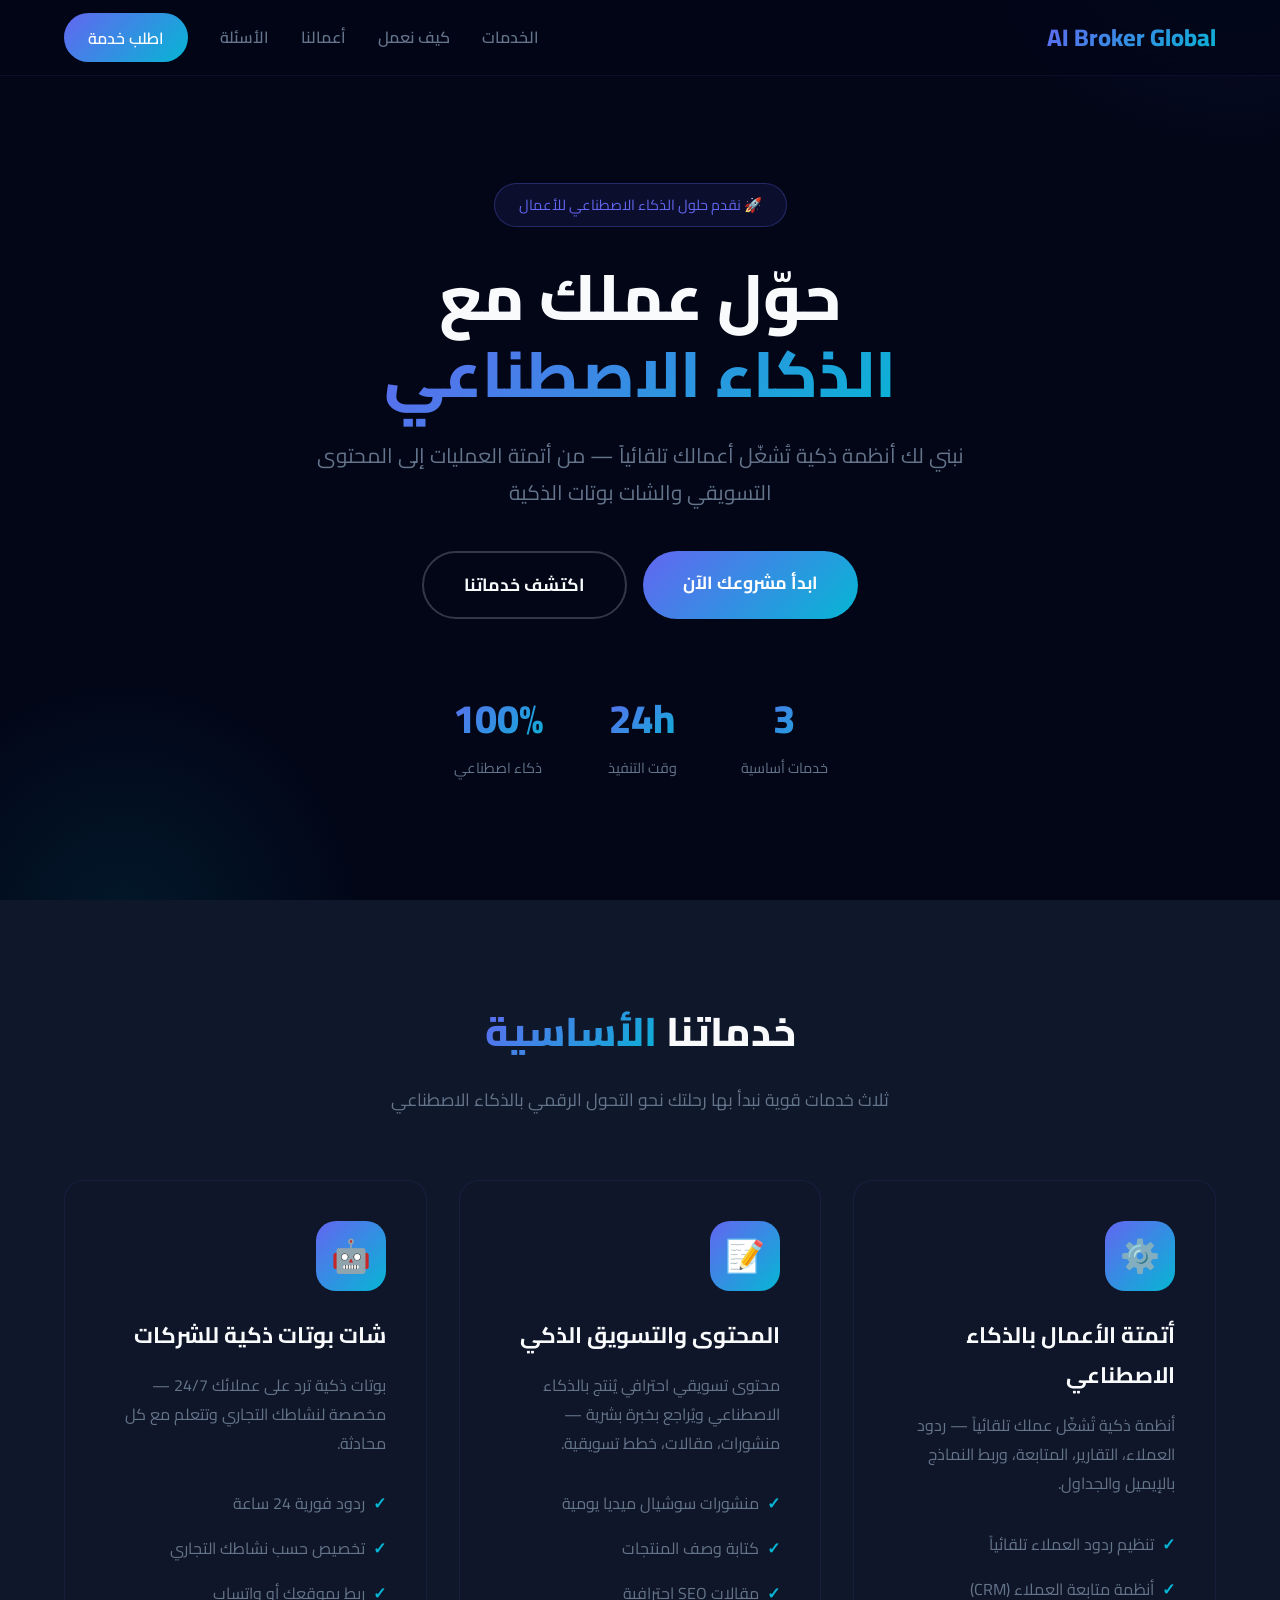
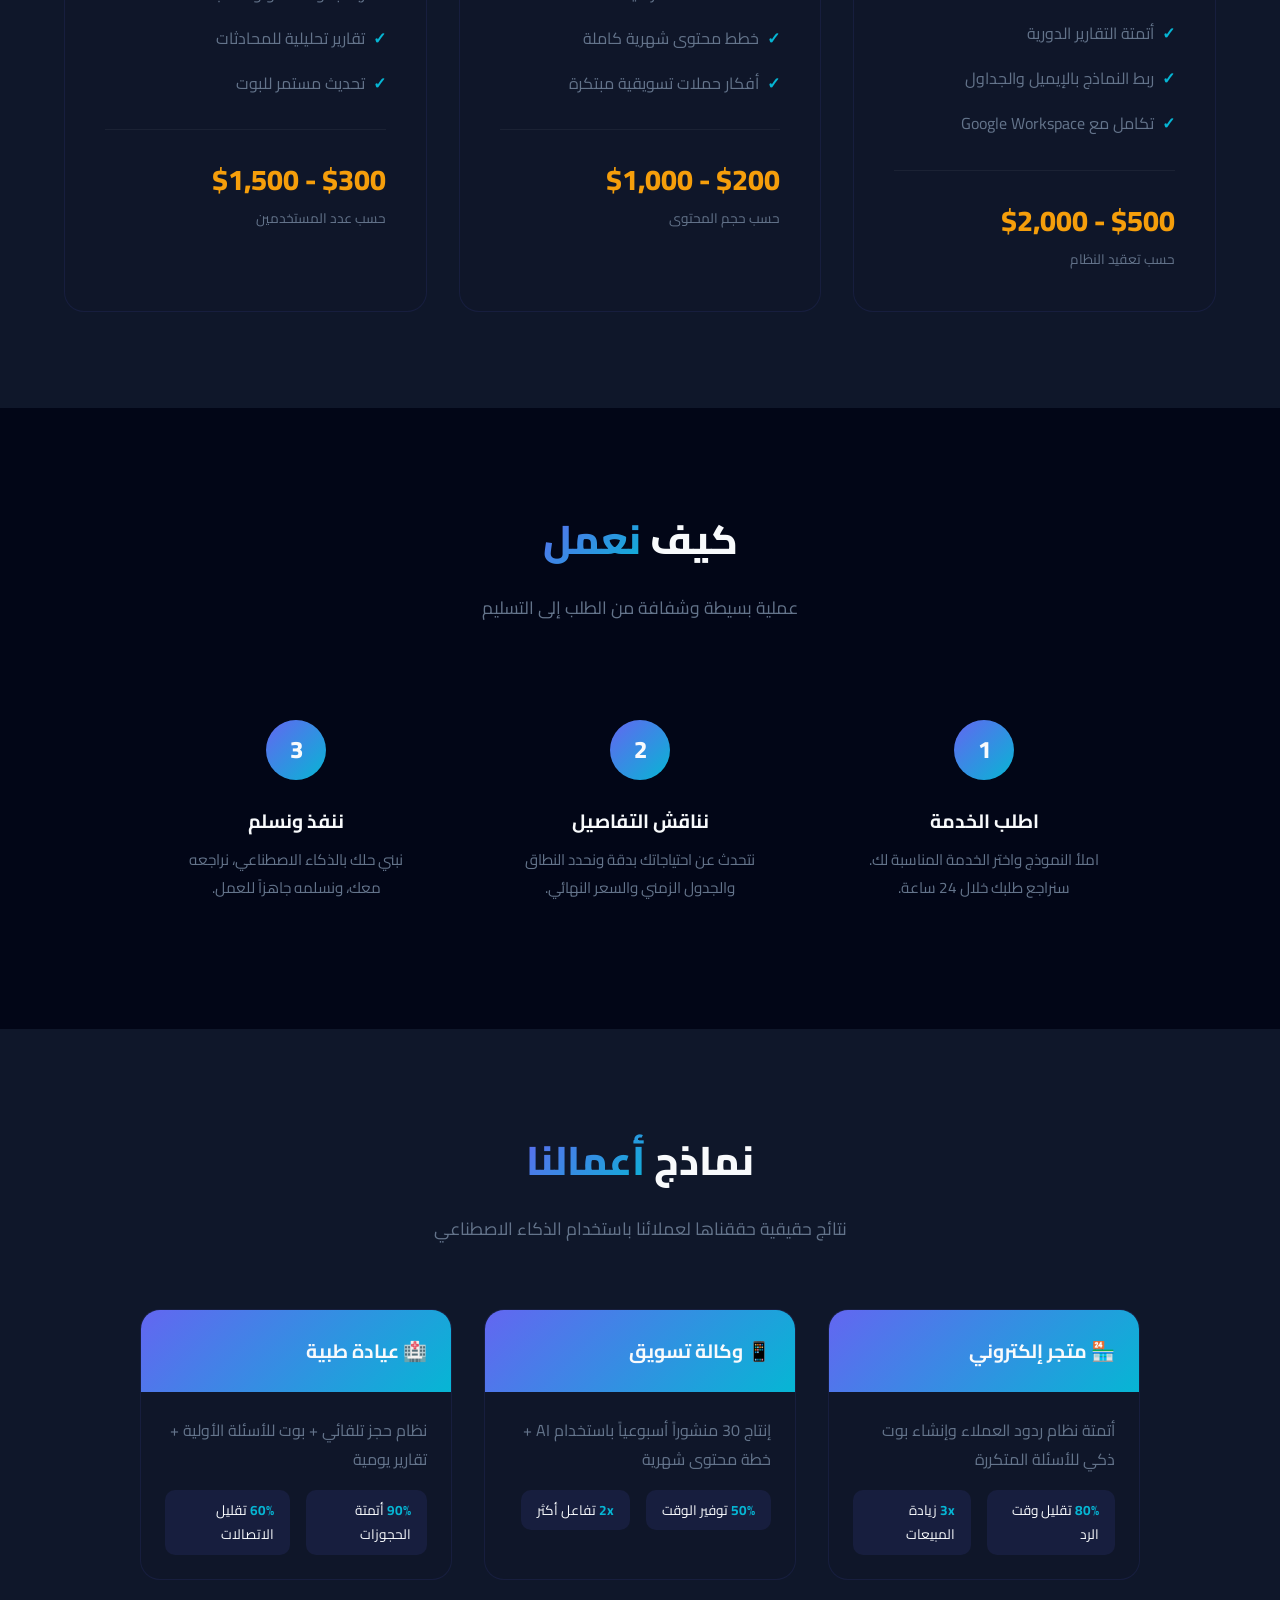
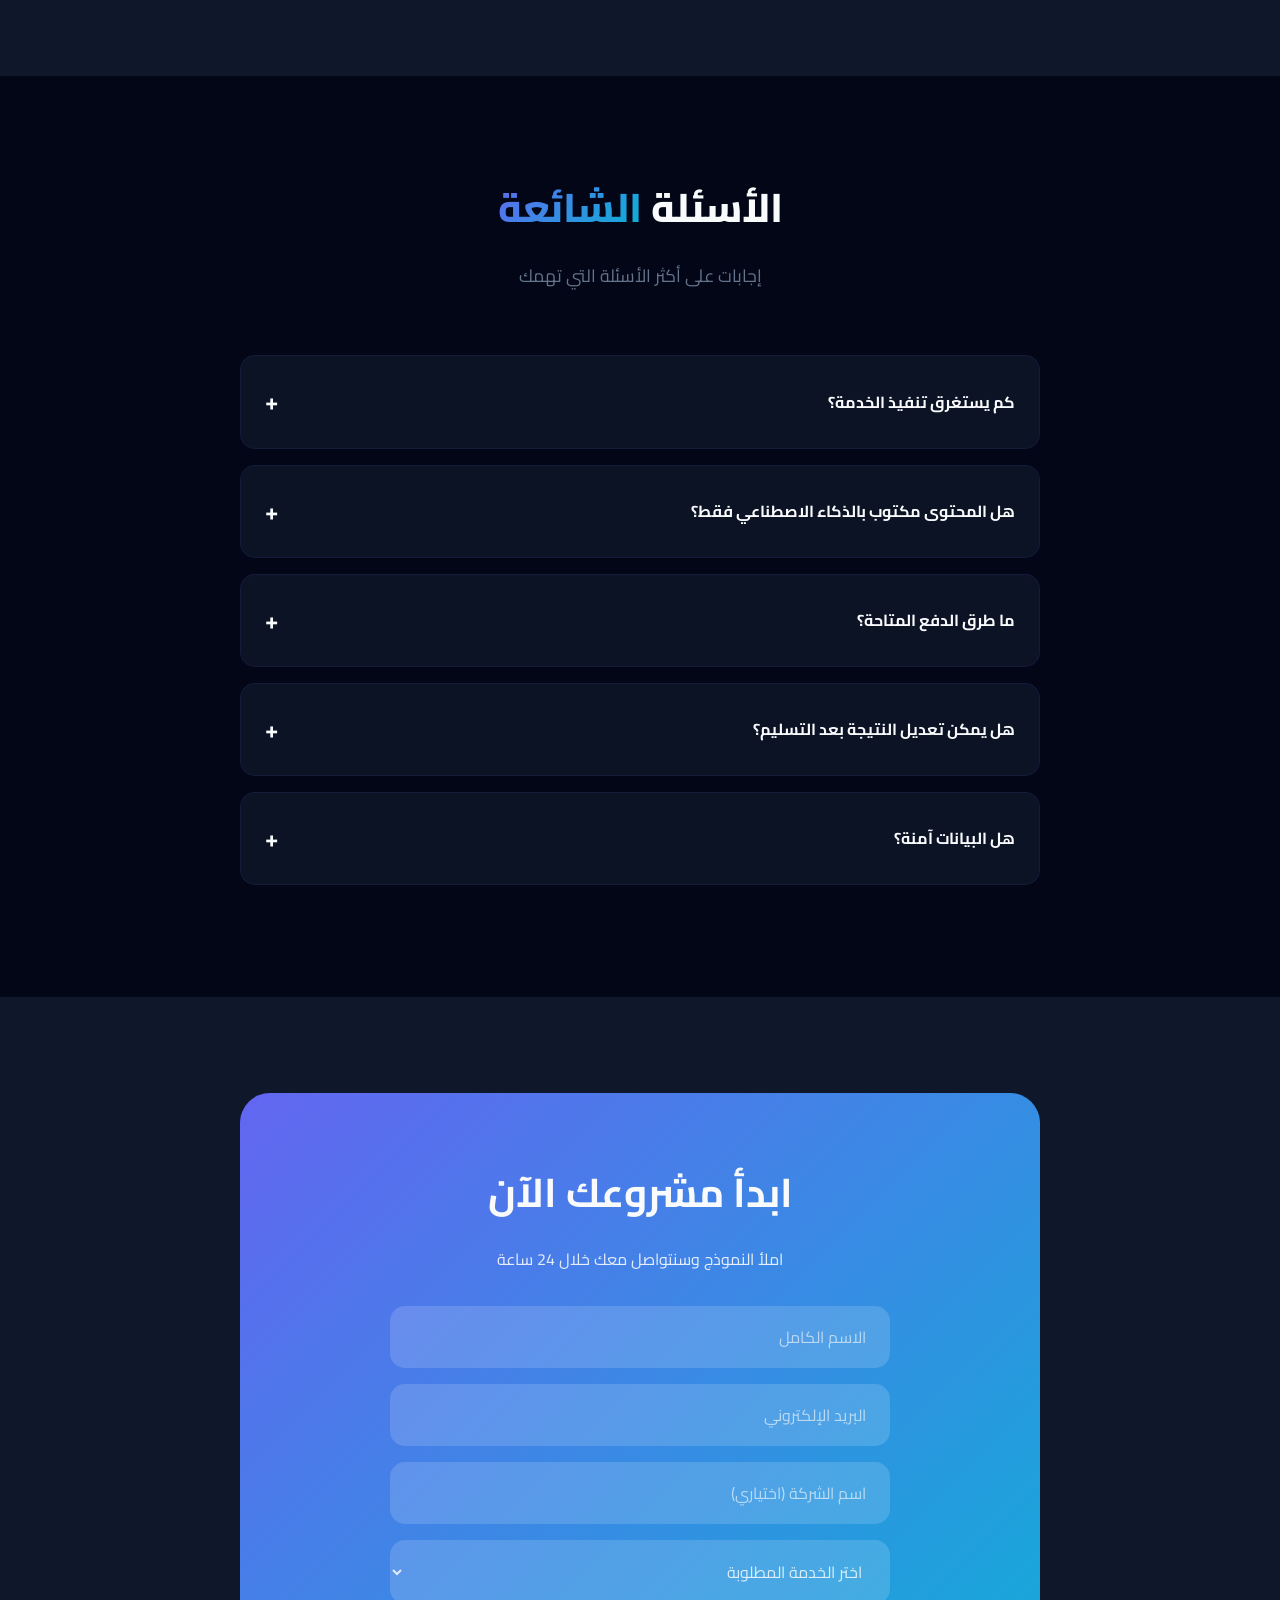
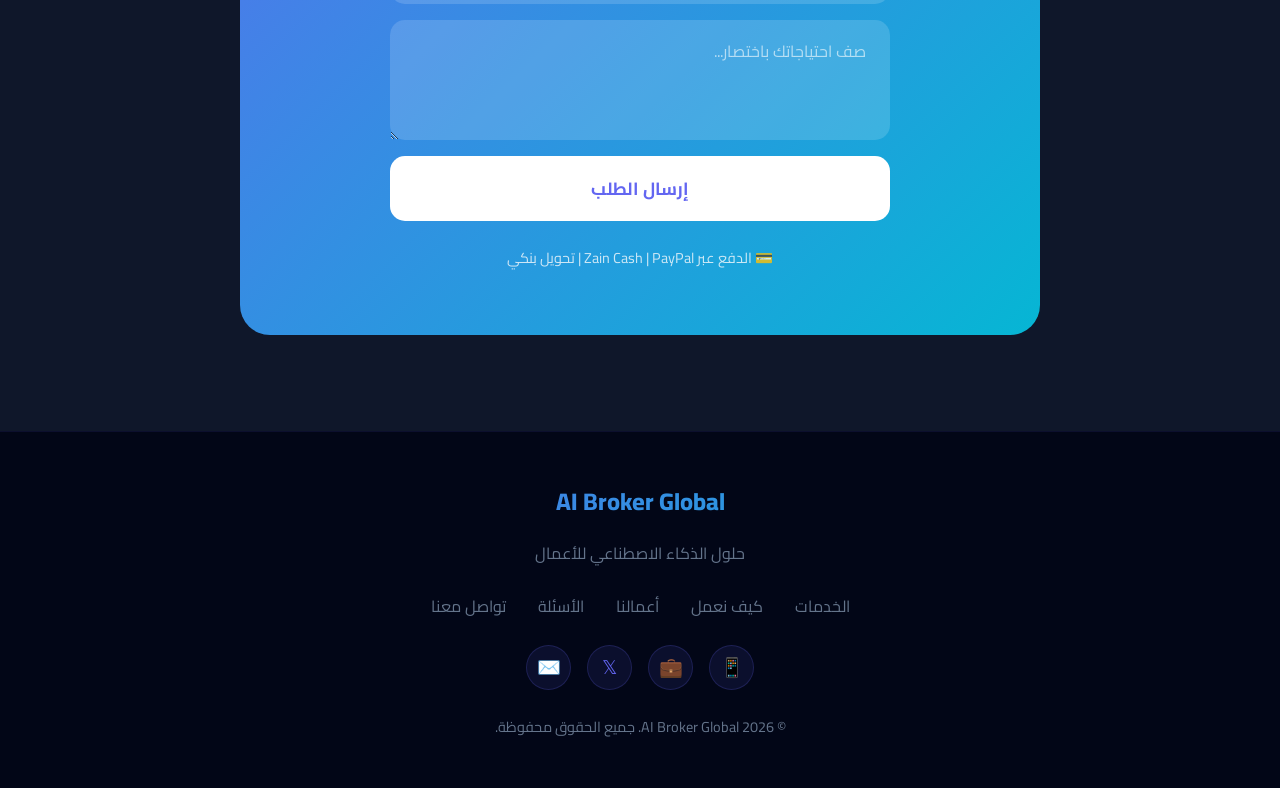
==== commit f1ee917d: "Update website" ====
--- a/Website/index.html
+++ b/Website/index.html
@@ -4,6 +4,7 @@
     <meta charset="UTF-8">
     <meta name="viewport" content="width=device-width, initial-scale=1.0">
     <title>AI Broker Global | حلول الذكاء الاصطناعي للأعمال</title>
+    <link rel="preconnect" href="https://fonts.googleapis.com">
     <link href="https://fonts.googleapis.com/css2?family=Cairo:wght@300;400;600;700;800&display=swap" rel="stylesheet">
     <style>
         :root {
@@ -16,17 +17,57 @@
             --light: #f8fafc;
             --gray: #64748b;
             --gradient: linear-gradient(135deg, #6366f1 0%, #06b6d4 100%);
-        }
-        
-        * { margin: 0; padding: 0; box-sizing: border-box; }
-        
+            --gradient-2: linear-gradient(135deg, #f59e0b 0%, #ef4444 100%);
+        }
+
+        * {
+            margin: 0;
+            padding: 0;
+            box-sizing: border-box;
+        }
+
         body {
             font-family: 'Cairo', sans-serif;
             background: var(--darker);
             color: var(--light);
             line-height: 1.8;
-        }
-        
+            overflow-x: hidden;
+        }
+
+        /* Animations */
+        @keyframes fadeInUp {
+            from { opacity: 0; transform: translateY(40px); }
+            to { opacity: 1; transform: translateY(0); }
+        }
+
+        @keyframes float {
+            0%, 100% { transform: translateY(0); }
+            50% { transform: translateY(-20px); }
+        }
+
+        @keyframes pulse {
+            0%, 100% { box-shadow: 0 0 0 0 rgba(99, 102, 241, 0.4); }
+            50% { box-shadow: 0 0 0 20px rgba(99, 102, 241, 0); }
+        }
+
+        @keyframes gradientShift {
+            0% { background-position: 0% 50%; }
+            50% { background-position: 100% 50%; }
+            100% { background-position: 0% 50%; }
+        }
+
+        .animate {
+            animation: fadeInUp 0.8s ease forwards;
+            opacity: 0;
+        }
+
+        .delay-1 { animation-delay: 0.1s; }
+        .delay-2 { animation-delay: 0.2s; }
+        .delay-3 { animation-delay: 0.3s; }
+        .delay-4 { animation-delay: 0.4s; }
+        .delay-5 { animation-delay: 0.5s; }
+
+        /* Navigation */
         nav {
             position: fixed;
             top: 0;
@@ -36,40 +77,63 @@
             justify-content: space-between;
             align-items: center;
             z-index: 1000;
-            background: rgba(2, 6, 23, 0.9);
+            background: rgba(2, 6, 23, 0.8);
             backdrop-filter: blur(20px);
-        }
-        
+            border-bottom: 1px solid rgba(99, 102, 241, 0.1);
+        }
+
         .logo {
             font-size: 1.5rem;
             font-weight: 800;
             background: var(--gradient);
             -webkit-background-clip: text;
             -webkit-text-fill-color: transparent;
-        }
-        
+            background-clip: text;
+        }
+
         .nav-links {
             display: flex;
             gap: 2rem;
             list-style: none;
         }
-        
+
         .nav-links a {
             color: var(--gray);
             text-decoration: none;
             font-weight: 600;
-            transition: color 0.3s;
-        }
-        
-        .nav-links a:hover { color: var(--primary); }
-        
+            transition: all 0.3s;
+            position: relative;
+        }
+
+        .nav-links a:hover {
+            color: var(--primary);
+        }
+
+        .nav-links a::after {
+            content: '';
+            position: absolute;
+            bottom: -5px;
+            right: 0;
+            width: 0;
+            height: 2px;
+            background: var(--gradient);
+            transition: width 0.3s;
+        }
+
+        .nav-links a:hover::after {
+            width: 100%;
+        }
+
         .cta-nav {
             background: var(--gradient);
             color: white !important;
             padding: 0.6rem 1.5rem;
             border-radius: 50px;
         }
-        
+
+        .cta-nav::after { display: none !important; }
+
+        /* Hero Section */
         .hero {
             min-height: 100vh;
             display: flex;
@@ -77,21 +141,65 @@
             justify-content: center;
             text-align: center;
             padding: 8rem 5% 4rem;
-        }
-        
+            position: relative;
+            overflow: hidden;
+        }
+
+        .hero::before {
+            content: '';
+            position: absolute;
+            top: -50%;
+            right: -20%;
+            width: 600px;
+            height: 600px;
+            background: radial-gradient(circle, rgba(99, 102, 241, 0.15) 0%, transparent 70%);
+            border-radius: 50%;
+            animation: float 6s ease-in-out infinite;
+        }
+
+        .hero::after {
+            content: '';
+            position: absolute;
+            bottom: -30%;
+            left: -10%;
+            width: 500px;
+            height: 500px;
+            background: radial-gradient(circle, rgba(6, 182, 212, 0.1) 0%, transparent 70%);
+            border-radius: 50%;
+            animation: float 8s ease-in-out infinite reverse;
+        }
+
+        .hero-content {
+            position: relative;
+            z-index: 1;
+            max-width: 900px;
+        }
+
+        .badge {
+            display: inline-block;
+            background: rgba(99, 102, 241, 0.1);
+            border: 1px solid rgba(99, 102, 241, 0.3);
+            padding: 0.5rem 1.5rem;
+            border-radius: 50px;
+            font-size: 0.9rem;
+            color: var(--primary);
+            margin-bottom: 2rem;
+        }
+
         .hero h1 {
             font-size: clamp(2.5rem, 5vw, 4.5rem);
             font-weight: 800;
             line-height: 1.2;
             margin-bottom: 1.5rem;
         }
-        
+
         .hero h1 span {
             background: var(--gradient);
             -webkit-background-clip: text;
             -webkit-text-fill-color: transparent;
-        }
-        
+            background-clip: text;
+        }
+
         .hero p {
             font-size: 1.3rem;
             color: var(--gray);
@@ -100,7 +208,14 @@
             margin-left: auto;
             margin-right: auto;
         }
-        
+
+        .hero-buttons {
+            display: flex;
+            gap: 1rem;
+            justify-content: center;
+            flex-wrap: wrap;
+        }
+
         .btn {
             padding: 1rem 2.5rem;
             border-radius: 50px;
@@ -111,58 +226,90 @@
             border: none;
             cursor: pointer;
             font-family: 'Cairo', sans-serif;
-            display: inline-block;
-            margin: 0.5rem;
-        }
-        
+        }
+
         .btn-primary {
             background: var(--gradient);
             color: white;
-        }
-        
+            animation: pulse 2s infinite;
+        }
+
         .btn-primary:hover {
             transform: translateY(-3px);
             box-shadow: 0 10px 40px rgba(99, 102, 241, 0.4);
         }
-        
+
         .btn-secondary {
             background: transparent;
             color: var(--light);
             border: 2px solid rgba(255, 255, 255, 0.2);
         }
-        
+
+        .btn-secondary:hover {
+            border-color: var(--primary);
+            color: var(--primary);
+        }
+
+        /* Stats */
+        .stats {
+            display: flex;
+            justify-content: center;
+            gap: 4rem;
+            margin-top: 4rem;
+            flex-wrap: wrap;
+        }
+
+        .stat-item {
+            text-align: center;
+        }
+
+        .stat-number {
+            font-size: 2.5rem;
+            font-weight: 800;
+            background: var(--gradient);
+            -webkit-background-clip: text;
+            -webkit-text-fill-color: transparent;
+        }
+
+        .stat-label {
+            color: var(--gray);
+            font-size: 0.9rem;
+        }
+
+        /* Section Styles */
         section {
             padding: 6rem 5%;
         }
-        
+
         .section-header {
             text-align: center;
             margin-bottom: 4rem;
         }
-        
+
         .section-header h2 {
             font-size: 2.5rem;
             font-weight: 800;
             margin-bottom: 1rem;
         }
-        
+
         .section-header h2 span {
             background: var(--gradient);
             -webkit-background-clip: text;
             -webkit-text-fill-color: transparent;
         }
-        
+
         .section-header p {
             color: var(--gray);
             font-size: 1.1rem;
             max-width: 600px;
             margin: 0 auto;
         }
-        
+
+        /* Services */
         .services {
             background: var(--dark);
         }
-        
+
         .services-grid {
             display: grid;
             grid-template-columns: repeat(auto-fit, minmax(350px, 1fr));
@@ -170,21 +317,39 @@
             max-width: 1200px;
             margin: 0 auto;
         }
-        
+
         .service-card {
             background: rgba(15, 23, 42, 0.8);
             border: 1px solid rgba(99, 102, 241, 0.1);
             border-radius: 20px;
             padding: 2.5rem;
             transition: all 0.4s;
-        }
-        
+            position: relative;
+            overflow: hidden;
+        }
+
+        .service-card::before {
+            content: '';
+            position: absolute;
+            top: 0;
+            left: 0;
+            width: 100%;
+            height: 3px;
+            background: var(--gradient);
+            transform: scaleX(0);
+            transition: transform 0.4s;
+        }
+
+        .service-card:hover::before {
+            transform: scaleX(1);
+        }
+
         .service-card:hover {
             transform: translateY(-10px);
             border-color: rgba(99, 102, 241, 0.3);
             box-shadow: 0 20px 60px rgba(99, 102, 241, 0.1);
         }
-        
+
         .service-icon {
             width: 70px;
             height: 70px;
@@ -196,22 +361,22 @@
             font-size: 2rem;
             margin-bottom: 1.5rem;
         }
-        
+
         .service-card h3 {
             font-size: 1.4rem;
             margin-bottom: 1rem;
             font-weight: 700;
         }
-        
+
         .service-card p {
             color: var(--gray);
             margin-bottom: 1.5rem;
         }
-        
+
         .service-features {
             list-style: none;
         }
-        
+
         .service-features li {
             padding: 0.5rem 0;
             color: var(--gray);
@@ -219,30 +384,35 @@
             align-items: center;
             gap: 0.5rem;
         }
-        
+
         .service-features li::before {
             content: '✓';
             color: var(--secondary);
             font-weight: bold;
         }
-        
+
         .service-price {
             margin-top: 1.5rem;
             padding-top: 1.5rem;
             border-top: 1px solid rgba(255, 255, 255, 0.05);
         }
-        
+
         .price-tag {
             font-size: 1.8rem;
             font-weight: 800;
             color: var(--accent);
         }
-        
+
         .price-note {
             color: var(--gray);
             font-size: 0.85rem;
         }
-        
+
+        /* How It Works */
+        .process {
+            background: var(--darker);
+        }
+
         .process-steps {
             display: flex;
             justify-content: center;
@@ -251,14 +421,15 @@
             max-width: 1000px;
             margin: 0 auto;
         }
-        
+
         .step {
             flex: 1;
             min-width: 250px;
             text-align: center;
             padding: 2rem;
-        }
-        
+            position: relative;
+        }
+
         .step-number {
             width: 60px;
             height: 60px;
@@ -270,30 +441,181 @@
             font-size: 1.5rem;
             font-weight: 800;
             margin: 0 auto 1.5rem;
-        }
-        
+            position: relative;
+        }
+
+        .step h3 {
+            font-size: 1.2rem;
+            margin-bottom: 0.5rem;
+        }
+
+        .step p {
+            color: var(--gray);
+            font-size: 0.95rem;
+        }
+
+        /* Case Studies */
+        .cases {
+            background: var(--dark);
+        }
+
+        .cases-grid {
+            display: grid;
+            grid-template-columns: repeat(auto-fit, minmax(300px, 1fr));
+            gap: 2rem;
+            max-width: 1000px;
+            margin: 0 auto;
+        }
+
+        .case-card {
+            background: rgba(15, 23, 42, 0.8);
+            border-radius: 20px;
+            overflow: hidden;
+            border: 1px solid rgba(99, 102, 241, 0.1);
+            transition: all 0.3s;
+        }
+
+        .case-card:hover {
+            transform: translateY(-5px);
+            border-color: rgba(99, 102, 241, 0.3);
+        }
+
+        .case-header {
+            padding: 1.5rem;
+            background: var(--gradient);
+        }
+
+        .case-header h4 {
+            font-size: 1.2rem;
+        }
+
+        .case-body {
+            padding: 1.5rem;
+        }
+
+        .case-body p {
+            color: var(--gray);
+            margin-bottom: 1rem;
+        }
+
+        .case-result {
+            display: flex;
+            gap: 1rem;
+        }
+
+        .result-item {
+            background: rgba(99, 102, 241, 0.1);
+            padding: 0.5rem 1rem;
+            border-radius: 10px;
+            font-size: 0.85rem;
+        }
+
+        .result-item strong {
+            color: var(--secondary);
+        }
+
+        /* FAQ */
+        .faq {
+            background: var(--darker);
+        }
+
+        .faq-list {
+            max-width: 800px;
+            margin: 0 auto;
+        }
+
+        .faq-item {
+            background: rgba(15, 23, 42, 0.8);
+            border: 1px solid rgba(99, 102, 241, 0.1);
+            border-radius: 15px;
+            margin-bottom: 1rem;
+            overflow: hidden;
+        }
+
+        .faq-question {
+            padding: 1.5rem;
+            cursor: pointer;
+            display: flex;
+            justify-content: space-between;
+            align-items: center;
+            font-weight: 700;
+            transition: all 0.3s;
+        }
+
+        .faq-question:hover {
+            color: var(--primary);
+        }
+
+        .faq-icon {
+            font-size: 1.5rem;
+            transition: transform 0.3s;
+        }
+
+        .faq-item.active .faq-icon {
+            transform: rotate(45deg);
+        }
+
+        .faq-answer {
+            padding: 0 1.5rem;
+            max-height: 0;
+            overflow: hidden;
+            transition: all 0.3s;
+            color: var(--gray);
+        }
+
+        .faq-item.active .faq-answer {
+            padding: 0 1.5rem 1.5rem;
+            max-height: 200px;
+        }
+
+        /* Contact */
+        .contact {
+            background: var(--dark);
+            text-align: center;
+        }
+
         .contact-box {
             background: var(--gradient);
             border-radius: 30px;
             padding: 4rem 2rem;
             max-width: 800px;
             margin: 0 auto;
-            text-align: center;
-        }
-        
+            position: relative;
+            overflow: hidden;
+        }
+
+        .contact-box::before {
+            content: '';
+            position: absolute;
+            top: -50%;
+            right: -20%;
+            width: 300px;
+            height: 300px;
+            background: rgba(255, 255, 255, 0.1);
+            border-radius: 50%;
+        }
+
         .contact-box h2 {
             font-size: 2.5rem;
             margin-bottom: 1rem;
-        }
-        
+            position: relative;
+        }
+
+        .contact-box p {
+            margin-bottom: 2rem;
+            opacity: 0.9;
+            position: relative;
+        }
+
         .contact-form {
             display: flex;
             flex-direction: column;
             gap: 1rem;
             max-width: 500px;
-            margin: 2rem auto 0;
-        }
-        
+            margin: 0 auto;
+            position: relative;
+        }
+
         .contact-form input,
         .contact-form select,
         .contact-form textarea {
@@ -306,17 +628,26 @@
             color: white;
             outline: none;
         }
-        
+
         .contact-form input::placeholder,
         .contact-form textarea::placeholder {
             color: rgba(255, 255, 255, 0.6);
         }
-        
+
+        .contact-form select {
+            color: rgba(255, 255, 255, 0.8);
+        }
+
+        .contact-form select option {
+            background: var(--dark);
+            color: var(--light);
+        }
+
         .contact-form textarea {
             min-height: 120px;
             resize: vertical;
         }
-        
+
         .contact-form button {
             background: white;
             color: var(--primary);
@@ -327,15 +658,34 @@
             font-size: 1.1rem;
             font-weight: 700;
             cursor: pointer;
-        }
-        
+            transition: all 0.3s;
+        }
+
+        .contact-form button:hover {
+            transform: translateY(-3px);
+            box-shadow: 0 10px 30px rgba(0, 0, 0, 0.2);
+        }
+
+        .payment-note {
+            margin-top: 1.5rem;
+            font-size: 0.9rem;
+            opacity: 0.8;
+        }
+
+        .payment-note img {
+            height: 30px;
+            margin: 0 5px;
+            vertical-align: middle;
+        }
+
+        /* Footer */
         footer {
             background: var(--darker);
             padding: 3rem 5%;
             text-align: center;
             border-top: 1px solid rgba(99, 102, 241, 0.1);
         }
-        
+
         .footer-logo {
             font-size: 1.5rem;
             font-weight: 800;
@@ -344,48 +694,173 @@
             -webkit-text-fill-color: transparent;
             margin-bottom: 1rem;
         }
-        
+
+        .footer-links {
+            display: flex;
+            justify-content: center;
+            gap: 2rem;
+            margin: 1.5rem 0;
+            flex-wrap: wrap;
+        }
+
+        .footer-links a {
+            color: var(--gray);
+            text-decoration: none;
+            transition: color 0.3s;
+        }
+
+        .footer-links a:hover {
+            color: var(--primary);
+        }
+
+        .social-links {
+            display: flex;
+            justify-content: center;
+            gap: 1rem;
+            margin: 1.5rem 0;
+        }
+
+        .social-links a {
+            width: 45px;
+            height: 45px;
+            border-radius: 50%;
+            background: rgba(99, 102, 241, 0.1);
+            display: flex;
+            align-items: center;
+            justify-content: center;
+            color: var(--primary);
+            text-decoration: none;
+            font-size: 1.2rem;
+            transition: all 0.3s;
+            border: 1px solid rgba(99, 102, 241, 0.2);
+        }
+
+        .social-links a:hover {
+            background: var(--gradient);
+            color: white;
+            transform: translateY(-3px);
+        }
+
+        .copyright {
+            color: var(--gray);
+            font-size: 0.9rem;
+        }
+
+        /* Mobile Menu */
         .menu-toggle {
             display: none;
             font-size: 1.5rem;
             cursor: pointer;
-        }
-        
+            color: var(--light);
+        }
+
+        /* Responsive */
         @media (max-width: 768px) {
-            .nav-links { display: none; }
-            .menu-toggle { display: block; }
-            .services-grid { grid-template-columns: 1fr; }
-            .process-steps { flex-direction: column; }
+            .nav-links {
+                display: none;
+                position: absolute;
+                top: 100%;
+                right: 0;
+                width: 100%;
+                background: var(--darker);
+                flex-direction: column;
+                padding: 1rem;
+                gap: 1rem;
+            }
+
+            .nav-links.active {
+                display: flex;
+            }
+
+            .menu-toggle {
+                display: block;
+            }
+
+            .hero h1 {
+                font-size: 2rem;
+            }
+
+            .stats {
+                gap: 2rem;
+            }
+
+            .services-grid {
+                grid-template-columns: 1fr;
+            }
+
+            .process-steps {
+                flex-direction: column;
+            }
+        }
+
+        /* Scroll animations */
+        .scroll-reveal {
+            opacity: 0;
+            transform: translateY(30px);
+            transition: all 0.8s ease;
+        }
+
+        .scroll-reveal.visible {
+            opacity: 1;
+            transform: translateY(0);
         }
     </style>
 </head>
 <body>
+    <!-- Navigation -->
     <nav>
         <div class="logo">AI Broker Global</div>
         <div class="menu-toggle" onclick="toggleMenu()">☰</div>
         <ul class="nav-links" id="navLinks">
             <li><a href="#services">الخدمات</a></li>
             <li><a href="#process">كيف نعمل</a></li>
+            <li><a href="#cases">أعمالنا</a></li>
+            <li><a href="#faq">الأسئلة</a></li>
             <li><a href="#contact" class="cta-nav">اطلب خدمة</a></li>
         </ul>
     </nav>
 
+    <!-- Hero Section -->
     <section class="hero">
-        <div>
-            <h1>حوّل عملك مع<br><span>الذكاء الاصطناعي</span></h1>
-            <p>نبني لك أنظمة ذكية تُشغّل أعمالك تلقائياً — من أتمتة العمليات إلى المحتوى التسويقي والشات بوتات الذكية</p>
-            <a href="#contact" class="btn btn-primary">ابدأ مشروعك الآن</a>
-            <a href="#services" class="btn btn-secondary">اكتشف خدماتنا</a>
+        <div class="hero-content">
+            <div class="badge animate">🚀 نقدم حلول الذكاء الاصطناعي للأعمال</div>
+            <h1 class="animate delay-1">
+                حوّل عملك مع<br>
+                <span>الذكاء الاصطناعي</span>
+            </h1>
+            <p class="animate delay-2">
+                نبني لك أنظمة ذكية تُشغّل أعمالك تلقائياً — من أتمتة العمليات إلى المحتوى التسويقي والشات بوتات الذكية
+            </p>
+            <div class="hero-buttons animate delay-3">
+                <a href="#contact" class="btn btn-primary">ابدأ مشروعك الآن</a>
+                <a href="#services" class="btn btn-secondary">اكتشف خدماتنا</a>
+            </div>
+            <div class="stats animate delay-4">
+                <div class="stat-item">
+                    <div class="stat-number">3</div>
+                    <div class="stat-label">خدمات أساسية</div>
+                </div>
+                <div class="stat-item">
+                    <div class="stat-number">24h</div>
+                    <div class="stat-label">وقت التنفيذ</div>
+                </div>
+                <div class="stat-item">
+                    <div class="stat-number">100%</div>
+                    <div class="stat-label">ذكاء اصطناعي</div>
+                </div>
+            </div>
         </div>
     </section>
 
+    <!-- Services Section -->
     <section class="services" id="services">
-        <div class="section-header">
+        <div class="section-header scroll-reveal">
             <h2>خدماتنا <span>الأساسية</span></h2>
-            <p>ثلاث خدمات قوية نبدأ بها رحلتك نحو التحول الرقمي</p>
+            <p>ثلاث خدمات قوية نبدأ بها رحلتك نحو التحول الرقمي بالذكاء الاصطناعي</p>
         </div>
         <div class="services-grid">
-            <div class="service-card">
+            <!-- Service 1 -->
+            <div class="service-card scroll-reveal">
                 <div class="service-icon">⚙️</div>
                 <h3>أتمتة الأعمال بالذكاء الاصطناعي</h3>
                 <p>أنظمة ذكية تُشغّل عملك تلقائياً — ردود العملاء، التقارير، المتابعة، وربط النماذج بالإيميل والجداول.</p>
@@ -401,8 +876,9 @@
                     <div class="price-note">حسب تعقيد النظام</div>
                 </div>
             </div>
-            
-            <div class="service-card">
+
+            <!-- Service 2 -->
+            <div class="service-card scroll-reveal">
                 <div class="service-icon">📝</div>
                 <h3>المحتوى والتسويق الذكي</h3>
                 <p>محتوى تسويقي احترافي يُنتج بالذكاء الاصطناعي ويُراجع بخبرة بشرية — منشورات، مقالات، خطط تسويقية.</p>
@@ -418,8 +894,9 @@
                     <div class="price-note">حسب حجم المحتوى</div>
                 </div>
             </div>
-            
-            <div class="service-card">
+
+            <!-- Service 3 -->
+            <div class="service-card scroll-reveal">
                 <div class="service-icon">🤖</div>
                 <h3>شات بوتات ذكية للشركات</h3>
                 <p>بوتات ذكية ترد على عملائك 24/7 — مخصصة لنشاطك التجاري وتتعلم مع كل محادثة.</p>
@@ -438,23 +915,24 @@
         </div>
     </section>
 
-    <section id="process">
-        <div class="section-header">
+    <!-- How It Works -->
+    <section class="process" id="process">
+        <div class="section-header scroll-reveal">
             <h2>كيف <span>نعمل</span></h2>
             <p>عملية بسيطة وشفافة من الطلب إلى التسليم</p>
         </div>
         <div class="process-steps">
-            <div class="step">
+            <div class="step scroll-reveal">
                 <div class="step-number">1</div>
                 <h3>اطلب الخدمة</h3>
                 <p>املأ النموذج واختر الخدمة المناسبة لك. سنراجع طلبك خلال 24 ساعة.</p>
             </div>
-            <div class="step">
+            <div class="step scroll-reveal">
                 <div class="step-number">2</div>
                 <h3>نناقش التفاصيل</h3>
                 <p>نتحدث عن احتياجاتك بدقة ونحدد النطاق والجدول الزمني والسعر النهائي.</p>
             </div>
-            <div class="step">
+            <div class="step scroll-reveal">
                 <div class="step-number">3</div>
                 <h3>ننفذ ونسلم</h3>
                 <p>نبني حلك بالذكاء الاصطناعي، نراجعه معك، ونسلمه جاهزاً للعمل.</p>
@@ -462,8 +940,110 @@
         </div>
     </section>
 
+    <!-- Case Studies -->
+    <section class="cases" id="cases">
+        <div class="section-header scroll-reveal">
+            <h2>نماذج <span>أعمالنا</span></h2>
+            <p>نتائج حقيقية حققناها لعملائنا باستخدام الذكاء الاصطناعي</p>
+        </div>
+        <div class="cases-grid">
+            <div class="case-card scroll-reveal">
+                <div class="case-header">
+                    <h4>🏪 متجر إلكتروني</h4>
+                </div>
+                <div class="case-body">
+                    <p>أتمتة نظام ردود العملاء وإنشاء بوت ذكي للأسئلة المتكررة</p>
+                    <div class="case-result">
+                        <div class="result-item"><strong>80%</strong> تقليل وقت الرد</div>
+                        <div class="result-item"><strong>3x</strong> زيادة المبيعات</div>
+                    </div>
+                </div>
+            </div>
+            <div class="case-card scroll-reveal">
+                <div class="case-header">
+                    <h4>📱 وكالة تسويق</h4>
+                </div>
+                <div class="case-body">
+                    <p>إنتاج 30 منشوراً أسبوعياً باستخدام AI + خطة محتوى شهرية</p>
+                    <div class="case-result">
+                        <div class="result-item"><strong>50%</strong> توفير الوقت</div>
+                        <div class="result-item"><strong>2x</strong> تفاعل أكثر</div>
+                    </div>
+                </div>
+            </div>
+            <div class="case-card scroll-reveal">
+                <div class="case-header">
+                    <h4>🏥 عيادة طبية</h4>
+                </div>
+                <div class="case-body">
+                    <p>نظام حجز تلقائي + بوت للأسئلة الأولية + تقارير يومية</p>
+                    <div class="case-result">
+                        <div class="result-item"><strong>90%</strong> أتمتة الحجوزات</div>
+                        <div class="result-item"><strong>60%</strong> تقليل الاتصالات</div>
+                    </div>
+                </div>
+            </div>
+        </div>
+    </section>
+
+    <!-- FAQ -->
+    <section class="faq" id="faq">
+        <div class="section-header scroll-reveal">
+            <h2>الأسئلة <span>الشائعة</span></h2>
+            <p>إجابات على أكثر الأسئلة التي تهمك</p>
+        </div>
+        <div class="faq-list">
+            <div class="faq-item scroll-reveal">
+                <div class="faq-question" onclick="toggleFaq(this)">
+                    <span>كم يستغرق تنفيذ الخدمة؟</span>
+                    <span class="faq-icon">+</span>
+                </div>
+                <div class="faq-answer">
+                    تعتمد على الخدمة: المحتوى التسويقي من 1-3 أيام، الأتمتة من 2-5 أيام، والشات بوت من 2-4 أيام. نحدد الجدول الزمني بدقة قبل البدء.
+                </div>
+            </div>
+            <div class="faq-item scroll-reveal">
+                <div class="faq-question" onclick="toggleFaq(this)">
+                    <span>هل المحتوى مكتوب بالذكاء الاصطناعي فقط؟</span>
+                    <span class="faq-icon">+</span>
+                </div>
+                <div class="faq-answer">
+                    نستخدم AI لإنتاج المحتوى الأولي ثم نراجعه ونحسنه يدوياً لضمان الجودة والدقة والتناسب مع هوية علامتك التجارية.
+                </div>
+            </div>
+            <div class="faq-item scroll-reveal">
+                <div class="faq-question" onclick="toggleFaq(this)">
+                    <span>ما طرق الدفع المتاحة؟</span>
+                    <span class="faq-icon">+</span>
+                </div>
+                <div class="faq-answer">
+                    ندعم الدفع عبر Zain Cash، PayPal، والتحويل البنكي. الدفع يكون على مرحلتين: 50% مقدم و50% عند التسليم.
+                </div>
+            </div>
+            <div class="faq-item scroll-reveal">
+                <div class="faq-question" onclick="toggleFaq(this)">
+                    <span>هل يمكن تعديل النتيجة بعد التسليم؟</span>
+                    <span class="faq-icon">+</span>
+                </div>
+                <div class="faq-answer">
+                    نعم! نقدم جولتين من التعديلات المجانية بعد التسليم. هدفنا رضاك التام عن النتيجة النهائية.
+                </div>
+            </div>
+            <div class="faq-item scroll-reveal">
+                <div class="faq-question" onclick="toggleFaq(this)">
+                    <span>هل البيانات آمنة؟</span>
+                    <span class="faq-icon">+</span>
+                </div>
+                <div class="faq-answer">
+                    نعم، نلتزم بسرية بياناتك. لا نشارك معلوماتك مع أي طرف ثالث ونستخدم أدوات آمنة لمعالجة البيانات.
+                </div>
+            </div>
+        </div>
+    </section>
+
+    <!-- Contact Section -->
     <section class="contact" id="contact">
-        <div class="contact-box">
+        <div class="contact-box scroll-reveal">
             <h2>ابدأ مشروعك الآن</h2>
             <p>املأ النموذج وسنتواصل معك خلال 24 ساعة</p>
             <form class="contact-form" onsubmit="handleSubmit(event)">
@@ -480,36 +1060,97 @@
                 <textarea placeholder="صف احتياجاتك باختصار..."></textarea>
                 <button type="submit">إرسال الطلب</button>
             </form>
-            <p style="margin-top: 1.5rem; font-size: 0.9rem; opacity: 0.8;">
+            <div class="payment-note">
                 💳 الدفع عبر Zain Cash | PayPal | تحويل بنكي
-            </p>
+            </div>
         </div>
     </section>
 
+    <!-- Footer -->
     <footer>
         <div class="footer-logo">AI Broker Global</div>
         <p style="color: var(--gray); margin-bottom: 1rem;">حلول الذكاء الاصطناعي للأعمال</p>
-        <div class="copyright" style="color: var(--gray); font-size: 0.9rem;">
+        <div class="footer-links">
+            <a href="#services">الخدمات</a>
+            <a href="#process">كيف نعمل</a>
+            <a href="#cases">أعمالنا</a>
+            <a href="#faq">الأسئلة</a>
+            <a href="#contact">تواصل معنا</a>
+        </div>
+        <div class="social-links">
+            <a href="#" title="WhatsApp">📱</a>
+            <a href="#" title="LinkedIn">💼</a>
+            <a href="#" title="Twitter/X">𝕏</a>
+            <a href="#" title="Email">✉️</a>
+        </div>
+        <div class="copyright">
             © 2026 AI Broker Global. جميع الحقوق محفوظة.
         </div>
     </footer>
 
     <script>
+        // Mobile Menu Toggle
         function toggleMenu() {
             document.getElementById('navLinks').classList.toggle('active');
         }
-        
-        function handleSubmit(e) {
-            e.preventDefault();
-            alert('تم استلام طلبك! سنتواصل معك خلال 24 ساعة.');
-            e.target.reset();
-        }
-        
+
+        // FAQ Toggle
+        function toggleFaq(element) {
+            const item = element.parentElement;
+            const isActive = item.classList.contains('active');
+
+            // Close all
+            document.querySelectorAll('.faq-item').forEach(i => i.classList.remove('active'));
+
+            // Open clicked if wasn't active
+            if (!isActive) {
+                item.classList.add('active');
+            }
+        }
+
+        // Scroll Reveal
+        const observerOptions = {
+            threshold: 0.1,
+            rootMargin: '0px 0px -50px 0px'
+        };
+
+        const observer = new IntersectionObserver((entries) => {
+            entries.forEach(entry => {
+                if (entry.isIntersecting) {
+                    entry.target.classList.add('visible');
+                }
+            });
+        }, observerOptions);
+
+        document.querySelectorAll('.scroll-reveal').forEach(el => observer.observe(el));
+
+        // Smooth Scroll
         document.querySelectorAll('a[href^="#"]').forEach(anchor => {
             anchor.addEventListener('click', function(e) {
                 e.preventDefault();
-                document.querySelector(this.getAttribute('href')).scrollIntoView({ behavior: 'smooth' });
+                const target = document.querySelector(this.getAttribute('href'));
+                if (target) {
+                    target.scrollIntoView({ behavior: 'smooth', block: 'start' });
+                    document.getElementById('navLinks').classList.remove('active');
+                }
             });
+        });
+
+        // Form Submit
+        function handleSubmit(e) {
+            e.preventDefault();
+            alert('تم استلام طلبك! سنتواصل معك خلال 24 ساعة.\n\nللدفع السريع عبر Zain Cash: [رقمك هنا]');
+            e.target.reset();
+        }
+
+        // Navbar Background on Scroll
+        window.addEventListener('scroll', () => {
+            const nav = document.querySelector('nav');
+            if (window.scrollY > 50) {
+                nav.style.background = 'rgba(2, 6, 23, 0.95)';
+            } else {
+                nav.style.background = 'rgba(2, 6, 23, 0.8)';
+            }
         });
     </script>
 </body>
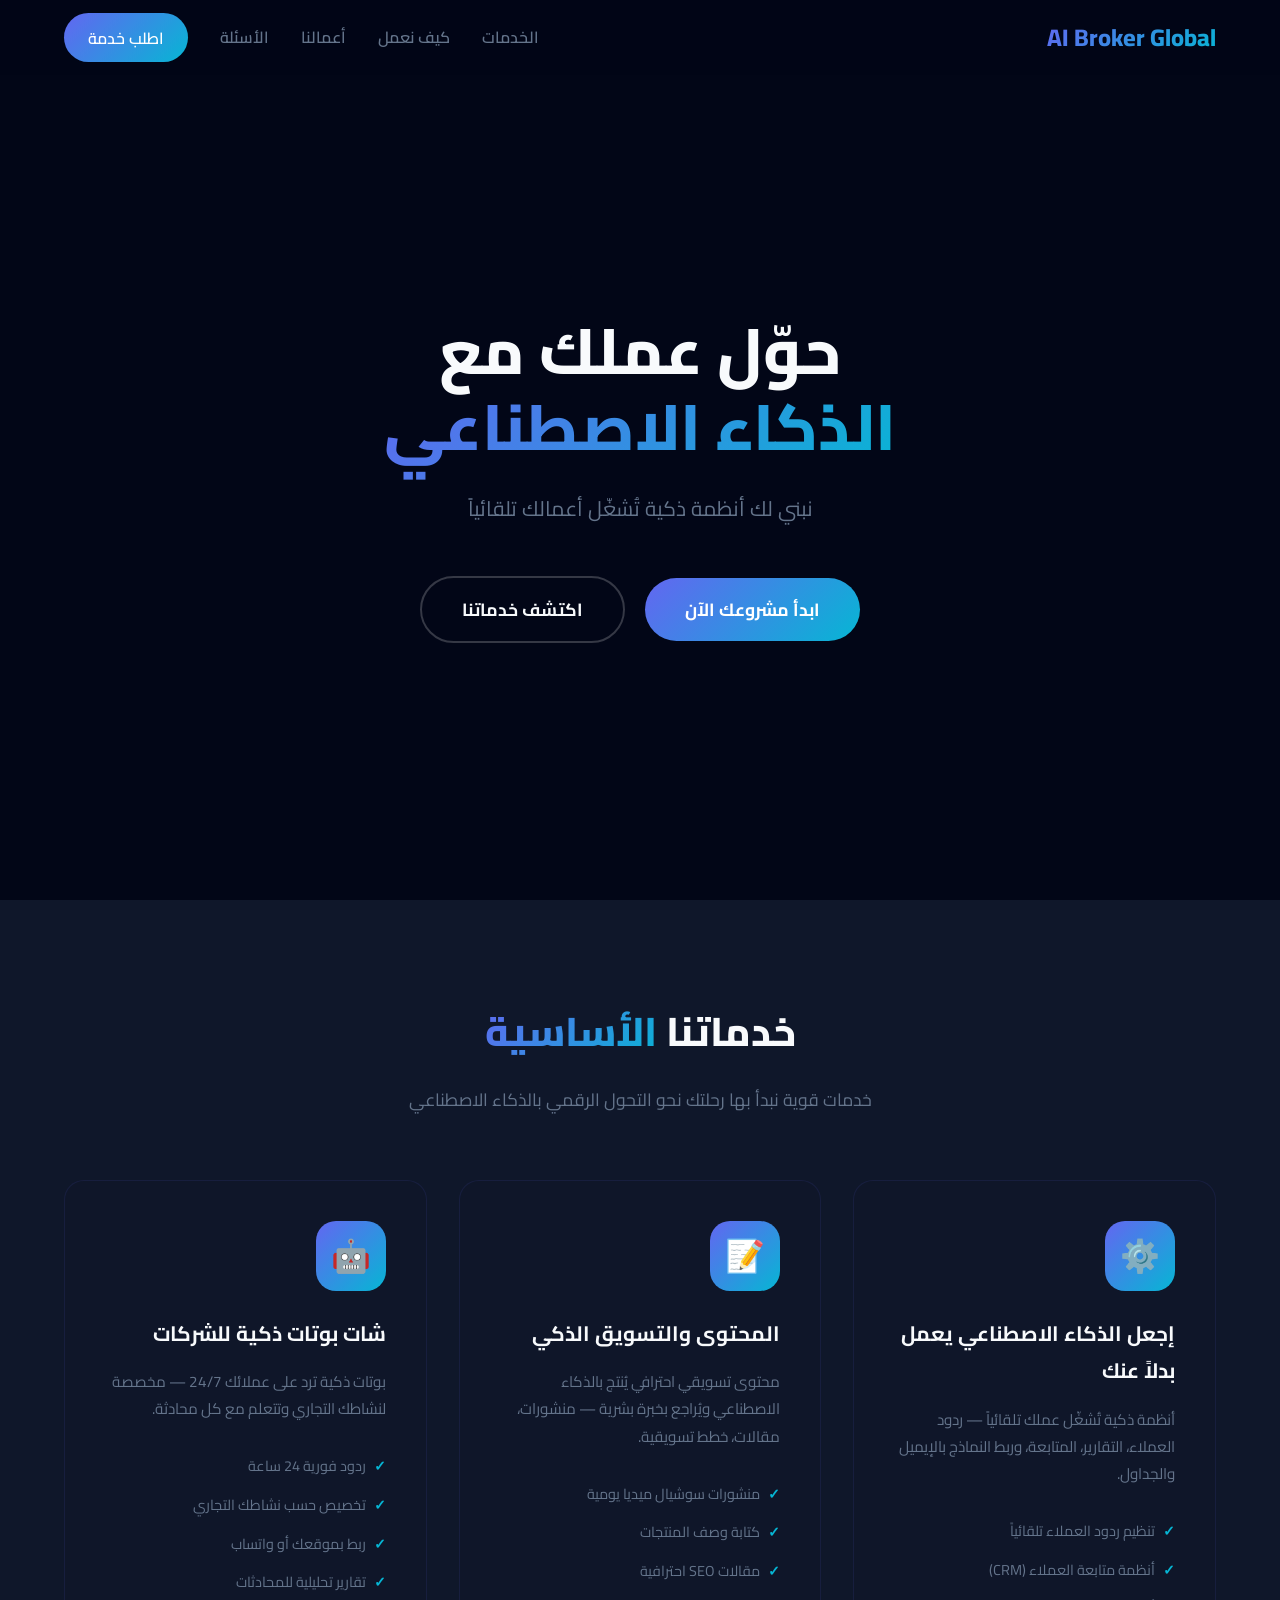
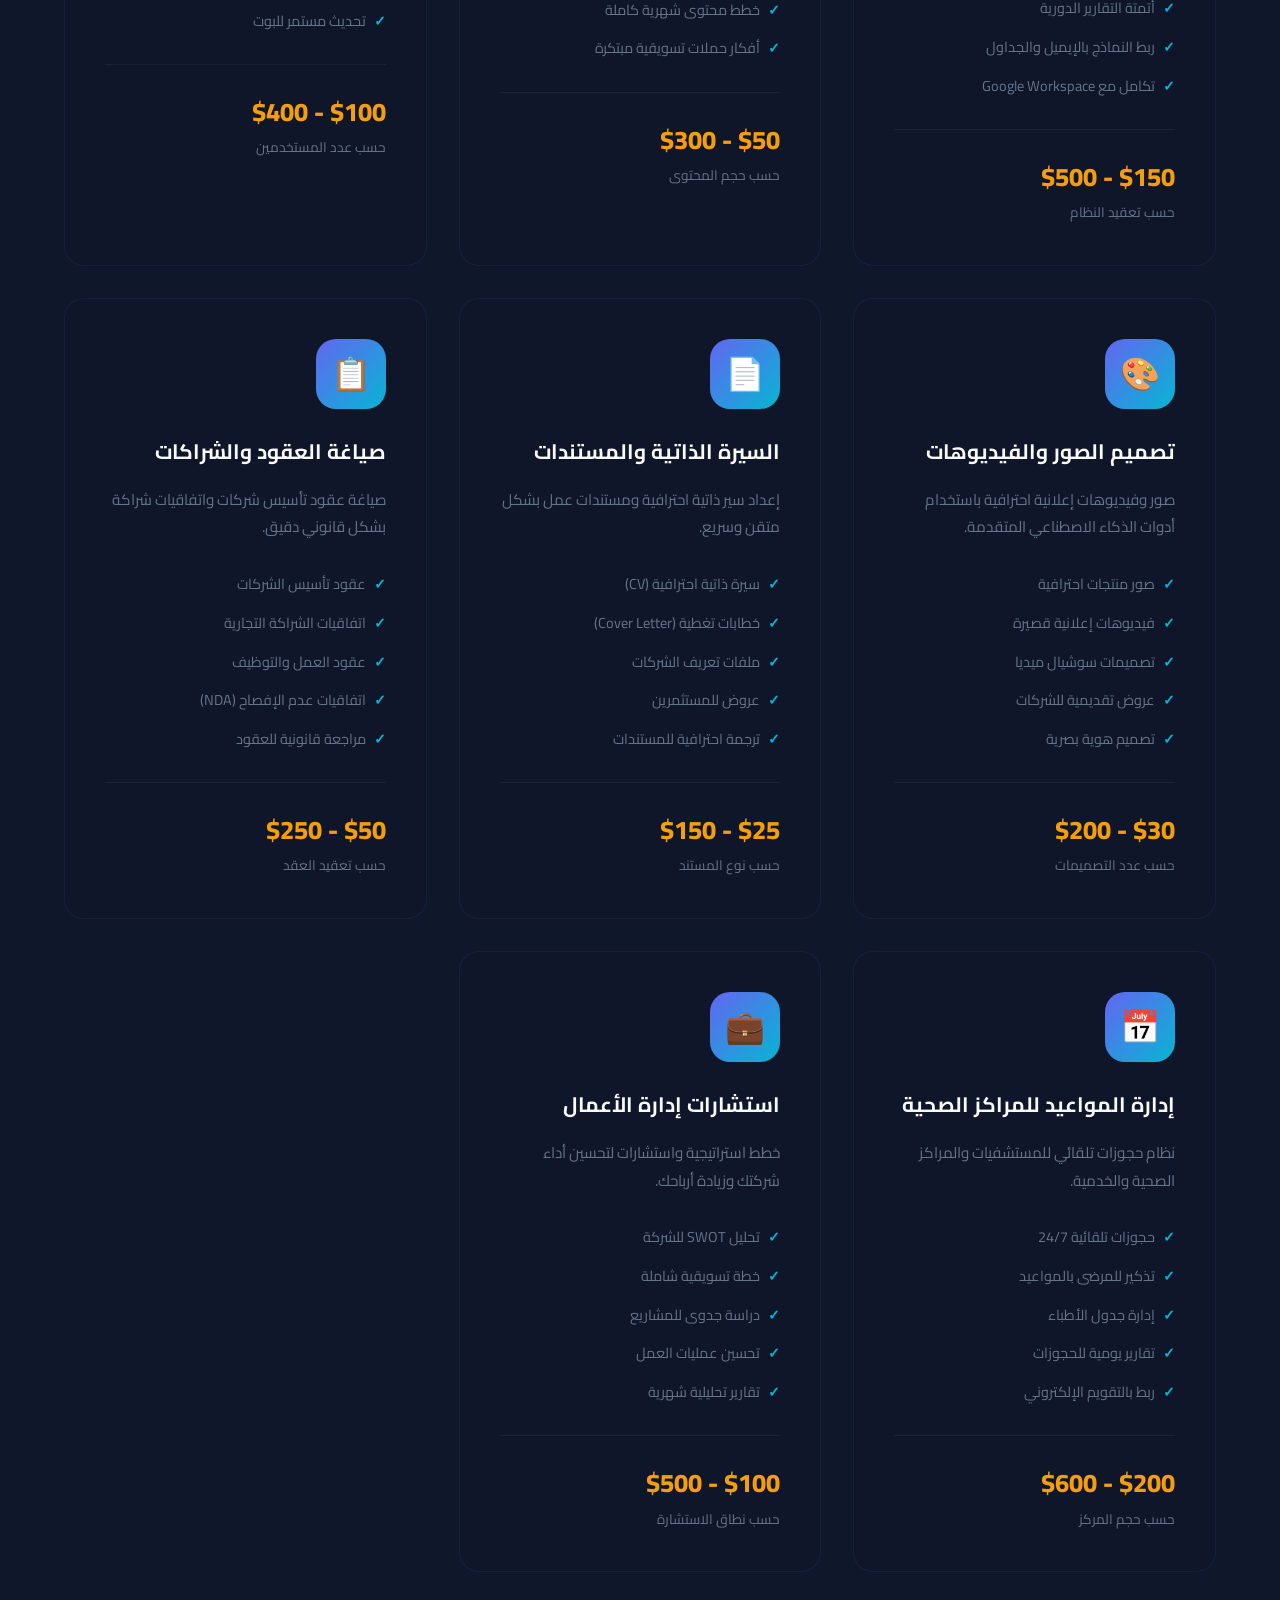
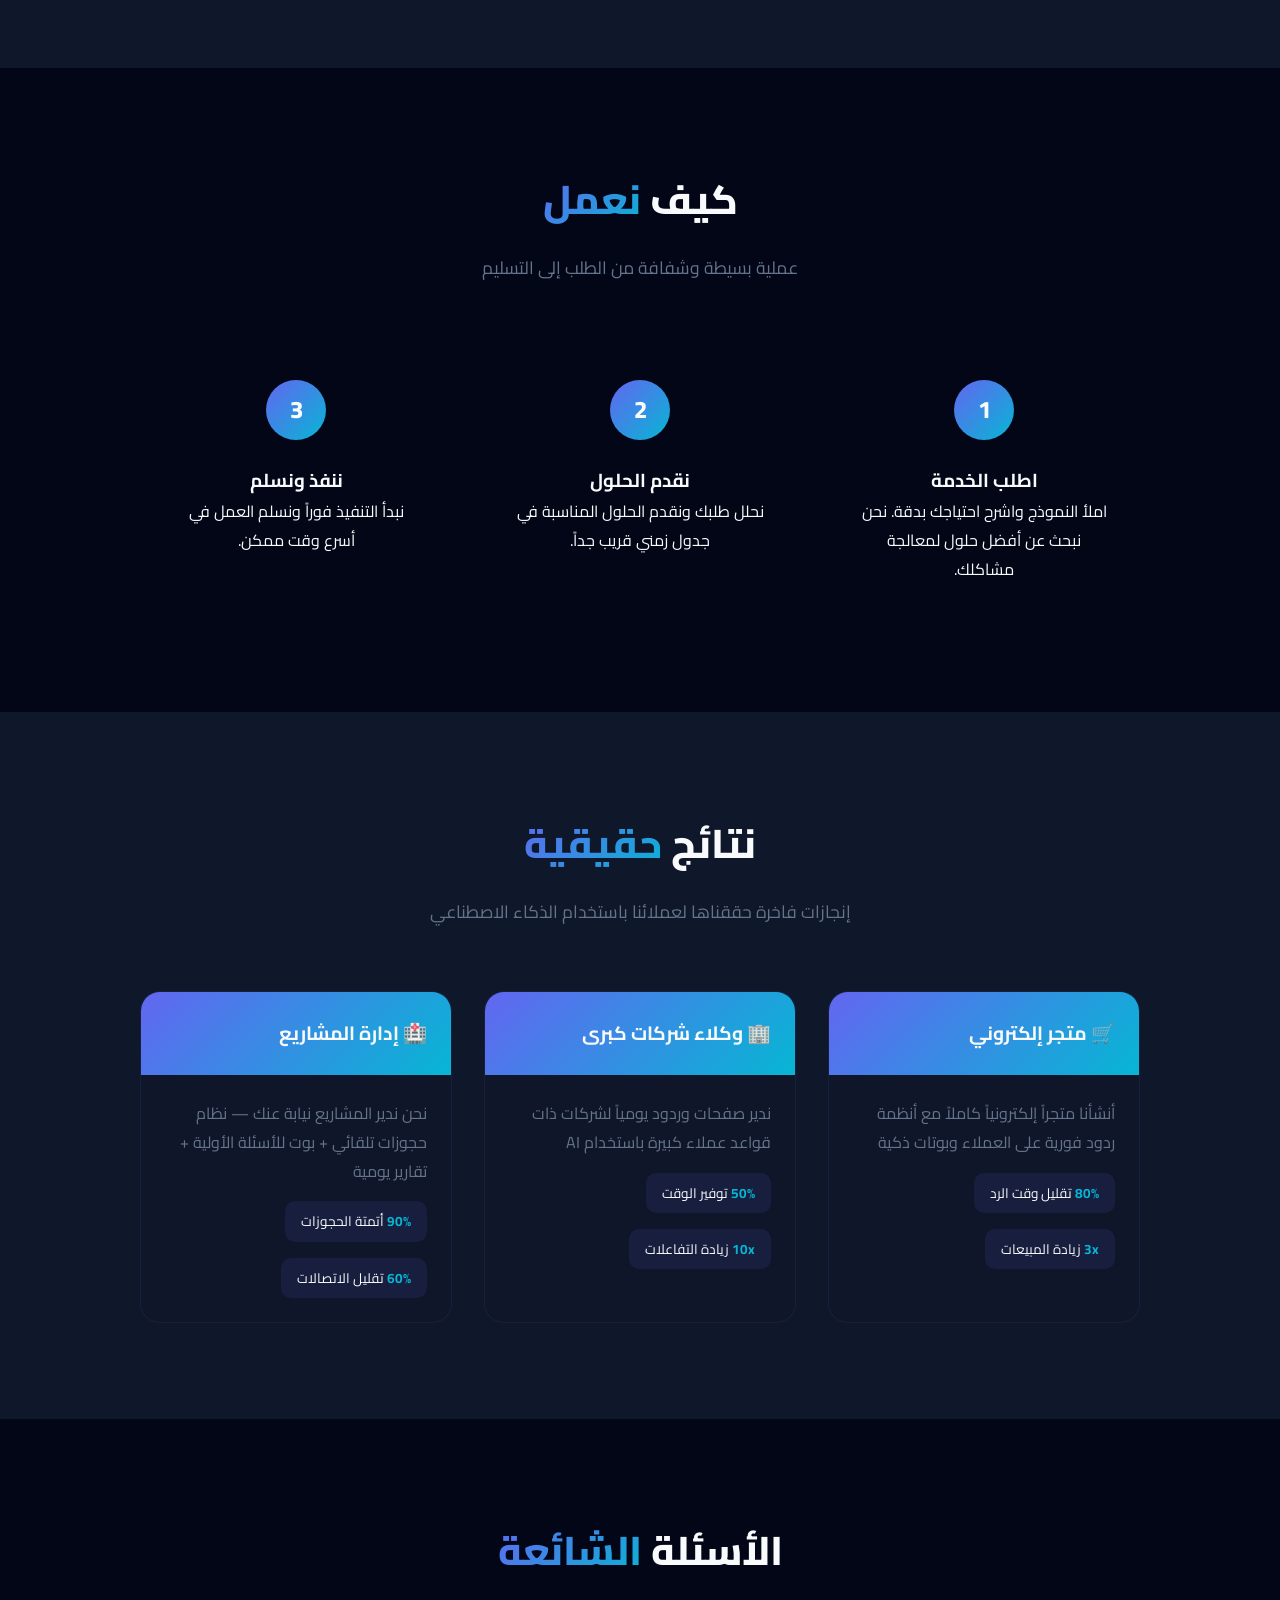
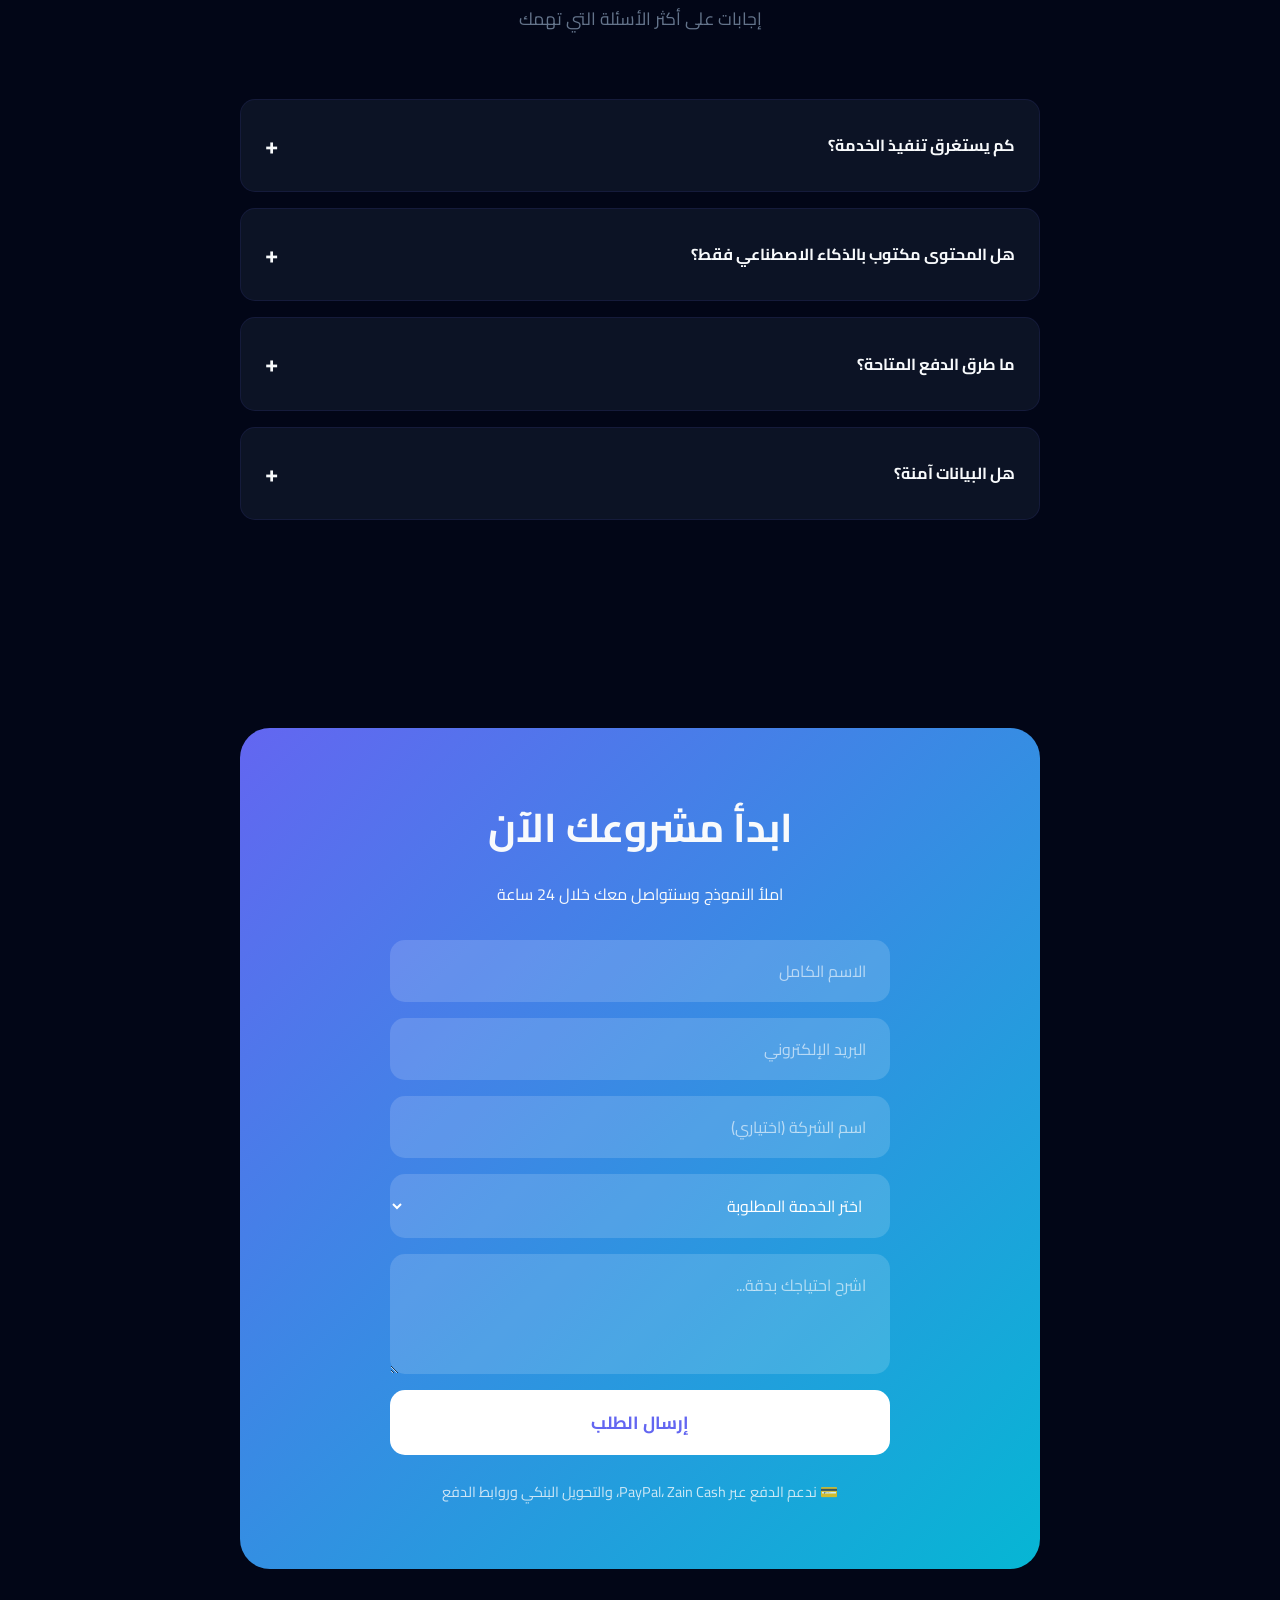
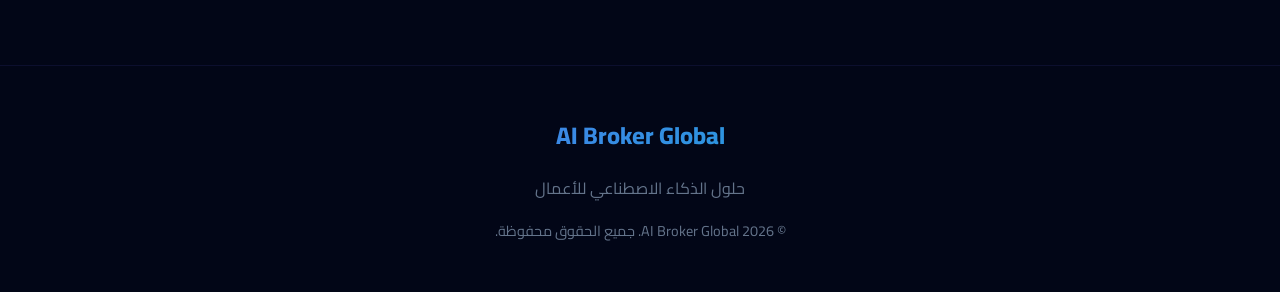
==== commit 5d7556d0: "Major update: 8 services, new pricing, updated content" ====
--- a/Website/index.html
+++ b/Website/index.html
@@ -4,7 +4,6 @@
     <meta charset="UTF-8">
     <meta name="viewport" content="width=device-width, initial-scale=1.0">
     <title>AI Broker Global | حلول الذكاء الاصطناعي للأعمال</title>
-    <link rel="preconnect" href="https://fonts.googleapis.com">
     <link href="https://fonts.googleapis.com/css2?family=Cairo:wght@300;400;600;700;800&display=swap" rel="stylesheet">
     <style>
         :root {
@@ -20,54 +19,15 @@
             --gradient-2: linear-gradient(135deg, #f59e0b 0%, #ef4444 100%);
         }
 
-        * {
-            margin: 0;
-            padding: 0;
-            box-sizing: border-box;
-        }
+        * { margin: 0; padding: 0; box-sizing: border-box; }
 
         body {
             font-family: 'Cairo', sans-serif;
             background: var(--darker);
             color: var(--light);
             line-height: 1.8;
-            overflow-x: hidden;
-        }
-
-        /* Animations */
-        @keyframes fadeInUp {
-            from { opacity: 0; transform: translateY(40px); }
-            to { opacity: 1; transform: translateY(0); }
-        }
-
-        @keyframes float {
-            0%, 100% { transform: translateY(0); }
-            50% { transform: translateY(-20px); }
-        }
-
-        @keyframes pulse {
-            0%, 100% { box-shadow: 0 0 0 0 rgba(99, 102, 241, 0.4); }
-            50% { box-shadow: 0 0 0 20px rgba(99, 102, 241, 0); }
-        }
-
-        @keyframes gradientShift {
-            0% { background-position: 0% 50%; }
-            50% { background-position: 100% 50%; }
-            100% { background-position: 0% 50%; }
-        }
-
-        .animate {
-            animation: fadeInUp 0.8s ease forwards;
-            opacity: 0;
-        }
-
-        .delay-1 { animation-delay: 0.1s; }
-        .delay-2 { animation-delay: 0.2s; }
-        .delay-3 { animation-delay: 0.3s; }
-        .delay-4 { animation-delay: 0.4s; }
-        .delay-5 { animation-delay: 0.5s; }
-
-        /* Navigation */
+        }
+
         nav {
             position: fixed;
             top: 0;
@@ -77,9 +37,8 @@
             justify-content: space-between;
             align-items: center;
             z-index: 1000;
-            background: rgba(2, 6, 23, 0.8);
+            background: rgba(2, 6, 23, 0.9);
             backdrop-filter: blur(20px);
-            border-bottom: 1px solid rgba(99, 102, 241, 0.1);
         }
 
         .logo {
@@ -88,7 +47,6 @@
             background: var(--gradient);
             -webkit-background-clip: text;
             -webkit-text-fill-color: transparent;
-            background-clip: text;
         }
 
         .nav-links {
@@ -101,28 +59,10 @@
             color: var(--gray);
             text-decoration: none;
             font-weight: 600;
-            transition: all 0.3s;
-            position: relative;
-        }
-
-        .nav-links a:hover {
-            color: var(--primary);
-        }
-
-        .nav-links a::after {
-            content: '';
-            position: absolute;
-            bottom: -5px;
-            right: 0;
-            width: 0;
-            height: 2px;
-            background: var(--gradient);
-            transition: width 0.3s;
-        }
-
-        .nav-links a:hover::after {
-            width: 100%;
-        }
+            transition: color 0.3s;
+        }
+
+        .nav-links a:hover { color: var(--primary); }
 
         .cta-nav {
             background: var(--gradient);
@@ -131,9 +71,6 @@
             border-radius: 50px;
         }
 
-        .cta-nav::after { display: none !important; }
-
-        /* Hero Section */
         .hero {
             min-height: 100vh;
             display: flex;
@@ -141,49 +78,6 @@
             justify-content: center;
             text-align: center;
             padding: 8rem 5% 4rem;
-            position: relative;
-            overflow: hidden;
-        }
-
-        .hero::before {
-            content: '';
-            position: absolute;
-            top: -50%;
-            right: -20%;
-            width: 600px;
-            height: 600px;
-            background: radial-gradient(circle, rgba(99, 102, 241, 0.15) 0%, transparent 70%);
-            border-radius: 50%;
-            animation: float 6s ease-in-out infinite;
-        }
-
-        .hero::after {
-            content: '';
-            position: absolute;
-            bottom: -30%;
-            left: -10%;
-            width: 500px;
-            height: 500px;
-            background: radial-gradient(circle, rgba(6, 182, 212, 0.1) 0%, transparent 70%);
-            border-radius: 50%;
-            animation: float 8s ease-in-out infinite reverse;
-        }
-
-        .hero-content {
-            position: relative;
-            z-index: 1;
-            max-width: 900px;
-        }
-
-        .badge {
-            display: inline-block;
-            background: rgba(99, 102, 241, 0.1);
-            border: 1px solid rgba(99, 102, 241, 0.3);
-            padding: 0.5rem 1.5rem;
-            border-radius: 50px;
-            font-size: 0.9rem;
-            color: var(--primary);
-            margin-bottom: 2rem;
         }
 
         .hero h1 {
@@ -197,7 +91,6 @@
             background: var(--gradient);
             -webkit-background-clip: text;
             -webkit-text-fill-color: transparent;
-            background-clip: text;
         }
 
         .hero p {
@@ -207,13 +100,6 @@
             max-width: 700px;
             margin-left: auto;
             margin-right: auto;
-        }
-
-        .hero-buttons {
-            display: flex;
-            gap: 1rem;
-            justify-content: center;
-            flex-wrap: wrap;
         }
 
         .btn {
@@ -226,12 +112,13 @@
             border: none;
             cursor: pointer;
             font-family: 'Cairo', sans-serif;
+            display: inline-block;
+            margin: 0.5rem;
         }
 
         .btn-primary {
             background: var(--gradient);
             color: white;
-            animation: pulse 2s infinite;
         }
 
         .btn-primary:hover {
@@ -245,38 +132,6 @@
             border: 2px solid rgba(255, 255, 255, 0.2);
         }
 
-        .btn-secondary:hover {
-            border-color: var(--primary);
-            color: var(--primary);
-        }
-
-        /* Stats */
-        .stats {
-            display: flex;
-            justify-content: center;
-            gap: 4rem;
-            margin-top: 4rem;
-            flex-wrap: wrap;
-        }
-
-        .stat-item {
-            text-align: center;
-        }
-
-        .stat-number {
-            font-size: 2.5rem;
-            font-weight: 800;
-            background: var(--gradient);
-            -webkit-background-clip: text;
-            -webkit-text-fill-color: transparent;
-        }
-
-        .stat-label {
-            color: var(--gray);
-            font-size: 0.9rem;
-        }
-
-        /* Section Styles */
         section {
             padding: 6rem 5%;
         }
@@ -305,14 +160,13 @@
             margin: 0 auto;
         }
 
-        /* Services */
         .services {
             background: var(--dark);
         }
 
         .services-grid {
             display: grid;
-            grid-template-columns: repeat(auto-fit, minmax(350px, 1fr));
+            grid-template-columns: repeat(auto-fit, minmax(300px, 1fr));
             gap: 2rem;
             max-width: 1200px;
             margin: 0 auto;
@@ -324,24 +178,6 @@
             border-radius: 20px;
             padding: 2.5rem;
             transition: all 0.4s;
-            position: relative;
-            overflow: hidden;
-        }
-
-        .service-card::before {
-            content: '';
-            position: absolute;
-            top: 0;
-            left: 0;
-            width: 100%;
-            height: 3px;
-            background: var(--gradient);
-            transform: scaleX(0);
-            transition: transform 0.4s;
-        }
-
-        .service-card:hover::before {
-            transform: scaleX(1);
         }
 
         .service-card:hover {
@@ -363,7 +199,7 @@
         }
 
         .service-card h3 {
-            font-size: 1.4rem;
+            font-size: 1.3rem;
             margin-bottom: 1rem;
             font-weight: 700;
         }
@@ -371,6 +207,7 @@
         .service-card p {
             color: var(--gray);
             margin-bottom: 1.5rem;
+            font-size: 0.95rem;
         }
 
         .service-features {
@@ -378,11 +215,12 @@
         }
 
         .service-features li {
-            padding: 0.5rem 0;
+            padding: 0.4rem 0;
             color: var(--gray);
             display: flex;
             align-items: center;
             gap: 0.5rem;
+            font-size: 0.9rem;
         }
 
         .service-features li::before {
@@ -398,7 +236,7 @@
         }
 
         .price-tag {
-            font-size: 1.8rem;
+            font-size: 1.6rem;
             font-weight: 800;
             color: var(--accent);
         }
@@ -406,11 +244,6 @@
         .price-note {
             color: var(--gray);
             font-size: 0.85rem;
-        }
-
-        /* How It Works */
-        .process {
-            background: var(--darker);
         }
 
         .process-steps {
@@ -427,7 +260,6 @@
             min-width: 250px;
             text-align: center;
             padding: 2rem;
-            position: relative;
         }
 
         .step-number {
@@ -441,22 +273,6 @@
             font-size: 1.5rem;
             font-weight: 800;
             margin: 0 auto 1.5rem;
-            position: relative;
-        }
-
-        .step h3 {
-            font-size: 1.2rem;
-            margin-bottom: 0.5rem;
-        }
-
-        .step p {
-            color: var(--gray);
-            font-size: 0.95rem;
-        }
-
-        /* Case Studies */
-        .cases {
-            background: var(--dark);
         }
 
         .cases-grid {
@@ -501,6 +317,7 @@
         .case-result {
             display: flex;
             gap: 1rem;
+            flex-wrap: wrap;
         }
 
         .result-item {
@@ -512,11 +329,6 @@
 
         .result-item strong {
             color: var(--secondary);
-        }
-
-        /* FAQ */
-        .faq {
-            background: var(--darker);
         }
 
         .faq-list {
@@ -568,43 +380,18 @@
             max-height: 200px;
         }
 
-        /* Contact */
-        .contact {
-            background: var(--dark);
-            text-align: center;
-        }
-
         .contact-box {
             background: var(--gradient);
             border-radius: 30px;
             padding: 4rem 2rem;
             max-width: 800px;
             margin: 0 auto;
-            position: relative;
-            overflow: hidden;
-        }
-
-        .contact-box::before {
-            content: '';
-            position: absolute;
-            top: -50%;
-            right: -20%;
-            width: 300px;
-            height: 300px;
-            background: rgba(255, 255, 255, 0.1);
-            border-radius: 50%;
+            text-align: center;
         }
 
         .contact-box h2 {
             font-size: 2.5rem;
             margin-bottom: 1rem;
-            position: relative;
-        }
-
-        .contact-box p {
-            margin-bottom: 2rem;
-            opacity: 0.9;
-            position: relative;
         }
 
         .contact-form {
@@ -612,8 +399,7 @@
             flex-direction: column;
             gap: 1rem;
             max-width: 500px;
-            margin: 0 auto;
-            position: relative;
+            margin: 2rem auto 0;
         }
 
         .contact-form input,
@@ -634,15 +420,6 @@
             color: rgba(255, 255, 255, 0.6);
         }
 
-        .contact-form select {
-            color: rgba(255, 255, 255, 0.8);
-        }
-
-        .contact-form select option {
-            background: var(--dark);
-            color: var(--light);
-        }
-
         .contact-form textarea {
             min-height: 120px;
             resize: vertical;
@@ -658,27 +435,8 @@
             font-size: 1.1rem;
             font-weight: 700;
             cursor: pointer;
-            transition: all 0.3s;
-        }
-
-        .contact-form button:hover {
-            transform: translateY(-3px);
-            box-shadow: 0 10px 30px rgba(0, 0, 0, 0.2);
-        }
-
-        .payment-note {
-            margin-top: 1.5rem;
-            font-size: 0.9rem;
-            opacity: 0.8;
-        }
-
-        .payment-note img {
-            height: 30px;
-            margin: 0 5px;
-            vertical-align: middle;
-        }
-
-        /* Footer */
+        }
+
         footer {
             background: var(--darker);
             padding: 3rem 5%;
@@ -695,119 +453,22 @@
             margin-bottom: 1rem;
         }
 
-        .footer-links {
-            display: flex;
-            justify-content: center;
-            gap: 2rem;
-            margin: 1.5rem 0;
-            flex-wrap: wrap;
-        }
-
-        .footer-links a {
-            color: var(--gray);
-            text-decoration: none;
-            transition: color 0.3s;
-        }
-
-        .footer-links a:hover {
-            color: var(--primary);
-        }
-
-        .social-links {
-            display: flex;
-            justify-content: center;
-            gap: 1rem;
-            margin: 1.5rem 0;
-        }
-
-        .social-links a {
-            width: 45px;
-            height: 45px;
-            border-radius: 50%;
-            background: rgba(99, 102, 241, 0.1);
-            display: flex;
-            align-items: center;
-            justify-content: center;
-            color: var(--primary);
-            text-decoration: none;
-            font-size: 1.2rem;
-            transition: all 0.3s;
-            border: 1px solid rgba(99, 102, 241, 0.2);
-        }
-
-        .social-links a:hover {
-            background: var(--gradient);
-            color: white;
-            transform: translateY(-3px);
-        }
-
-        .copyright {
-            color: var(--gray);
-            font-size: 0.9rem;
-        }
-
-        /* Mobile Menu */
         .menu-toggle {
             display: none;
             font-size: 1.5rem;
             cursor: pointer;
-            color: var(--light);
-        }
-
-        /* Responsive */
+        }
+
         @media (max-width: 768px) {
-            .nav-links {
-                display: none;
-                position: absolute;
-                top: 100%;
-                right: 0;
-                width: 100%;
-                background: var(--darker);
-                flex-direction: column;
-                padding: 1rem;
-                gap: 1rem;
-            }
-
-            .nav-links.active {
-                display: flex;
-            }
-
-            .menu-toggle {
-                display: block;
-            }
-
-            .hero h1 {
-                font-size: 2rem;
-            }
-
-            .stats {
-                gap: 2rem;
-            }
-
-            .services-grid {
-                grid-template-columns: 1fr;
-            }
-
-            .process-steps {
-                flex-direction: column;
-            }
-        }
-
-        /* Scroll animations */
-        .scroll-reveal {
-            opacity: 0;
-            transform: translateY(30px);
-            transition: all 0.8s ease;
-        }
-
-        .scroll-reveal.visible {
-            opacity: 1;
-            transform: translateY(0);
+            .nav-links { display: none; }
+            .menu-toggle { display: block; }
+            .services-grid { grid-template-columns: 1fr; }
+            .process-steps { flex-direction: column; }
+            .cases-grid { grid-template-columns: 1fr; }
         }
     </style>
 </head>
 <body>
-    <!-- Navigation -->
     <nav>
         <div class="logo">AI Broker Global</div>
         <div class="menu-toggle" onclick="toggleMenu()">☰</div>
@@ -820,49 +481,24 @@
         </ul>
     </nav>
 
-    <!-- Hero Section -->
     <section class="hero">
-        <div class="hero-content">
-            <div class="badge animate">🚀 نقدم حلول الذكاء الاصطناعي للأعمال</div>
-            <h1 class="animate delay-1">
-                حوّل عملك مع<br>
-                <span>الذكاء الاصطناعي</span>
-            </h1>
-            <p class="animate delay-2">
-                نبني لك أنظمة ذكية تُشغّل أعمالك تلقائياً — من أتمتة العمليات إلى المحتوى التسويقي والشات بوتات الذكية
-            </p>
-            <div class="hero-buttons animate delay-3">
-                <a href="#contact" class="btn btn-primary">ابدأ مشروعك الآن</a>
-                <a href="#services" class="btn btn-secondary">اكتشف خدماتنا</a>
-            </div>
-            <div class="stats animate delay-4">
-                <div class="stat-item">
-                    <div class="stat-number">3</div>
-                    <div class="stat-label">خدمات أساسية</div>
-                </div>
-                <div class="stat-item">
-                    <div class="stat-number">24h</div>
-                    <div class="stat-label">وقت التنفيذ</div>
-                </div>
-                <div class="stat-item">
-                    <div class="stat-number">100%</div>
-                    <div class="stat-label">ذكاء اصطناعي</div>
-                </div>
-            </div>
+        <div>
+            <h1>حوّل عملك مع<br><span>الذكاء الاصطناعي</span></h1>
+            <p>نبني لك أنظمة ذكية تُشغّل أعمالك تلقائياً</p>
+            <a href="#contact" class="btn btn-primary">ابدأ مشروعك الآن</a>
+            <a href="#services" class="btn btn-secondary">اكتشف خدماتنا</a>
         </div>
     </section>
 
-    <!-- Services Section -->
     <section class="services" id="services">
-        <div class="section-header scroll-reveal">
+        <div class="section-header">
             <h2>خدماتنا <span>الأساسية</span></h2>
-            <p>ثلاث خدمات قوية نبدأ بها رحلتك نحو التحول الرقمي بالذكاء الاصطناعي</p>
+            <p>خدمات قوية نبدأ بها رحلتك نحو التحول الرقمي بالذكاء الاصطناعي</p>
         </div>
         <div class="services-grid">
-            <!-- Service 1 -->
-            <div class="service-card scroll-reveal">
+            <div class="service-card">
                 <div class="service-icon">⚙️</div>
-                <h3>أتمتة الأعمال بالذكاء الاصطناعي</h3>
+                <h3>إجعل الذكاء الاصطناعي يعمل بدلاً عنك</h3>
                 <p>أنظمة ذكية تُشغّل عملك تلقائياً — ردود العملاء، التقارير، المتابعة، وربط النماذج بالإيميل والجداول.</p>
                 <ul class="service-features">
                     <li>تنظيم ردود العملاء تلقائياً</li>
@@ -872,13 +508,12 @@
                     <li>تكامل مع Google Workspace</li>
                 </ul>
                 <div class="service-price">
-                    <div class="price-tag">$500 - $2,000</div>
+                    <div class="price-tag">$150 - $500</div>
                     <div class="price-note">حسب تعقيد النظام</div>
                 </div>
             </div>
 
-            <!-- Service 2 -->
-            <div class="service-card scroll-reveal">
+            <div class="service-card">
                 <div class="service-icon">📝</div>
                 <h3>المحتوى والتسويق الذكي</h3>
                 <p>محتوى تسويقي احترافي يُنتج بالذكاء الاصطناعي ويُراجع بخبرة بشرية — منشورات، مقالات، خطط تسويقية.</p>
@@ -890,13 +525,12 @@
                     <li>أفكار حملات تسويقية مبتكرة</li>
                 </ul>
                 <div class="service-price">
-                    <div class="price-tag">$200 - $1,000</div>
+                    <div class="price-tag">$50 - $300</div>
                     <div class="price-note">حسب حجم المحتوى</div>
                 </div>
             </div>
 
-            <!-- Service 3 -->
-            <div class="service-card scroll-reveal">
+            <div class="service-card">
                 <div class="service-icon">🤖</div>
                 <h3>شات بوتات ذكية للشركات</h3>
                 <p>بوتات ذكية ترد على عملائك 24/7 — مخصصة لنشاطك التجاري وتتعلم مع كل محادثة.</p>
@@ -908,75 +542,158 @@
                     <li>تحديث مستمر للبوت</li>
                 </ul>
                 <div class="service-price">
-                    <div class="price-tag">$300 - $1,500</div>
+                    <div class="price-tag">$100 - $400</div>
                     <div class="price-note">حسب عدد المستخدمين</div>
                 </div>
             </div>
+
+            <div class="service-card">
+                <div class="service-icon">🎨</div>
+                <h3>تصميم الصور والفيديوهات</h3>
+                <p>صور وفيديوهات إعلانية احترافية باستخدام أدوات الذكاء الاصطناعي المتقدمة.</p>
+                <ul class="service-features">
+                    <li>صور منتجات احترافية</li>
+                    <li>فيديوهات إعلانية قصيرة</li>
+                    <li>تصميمات سوشيال ميديا</li>
+                    <li>عروض تقديمية للشركات</li>
+                    <li>تصميم هوية بصرية</li>
+                </ul>
+                <div class="service-price">
+                    <div class="price-tag">$30 - $200</div>
+                    <div class="price-note">حسب عدد التصميمات</div>
+                </div>
+            </div>
+
+            <div class="service-card">
+                <div class="service-icon">📄</div>
+                <h3>السيرة الذاتية والمستندات</h3>
+                <p>إعداد سير ذاتية احترافية ومستندات عمل بشكل متقن وسريع.</p>
+                <ul class="service-features">
+                    <li>سيرة ذاتية احترافية (CV)</li>
+                    <li>خطابات تغطية (Cover Letter)</li>
+                    <li>ملفات تعريف الشركات</li>
+                    <li>عروض للمستثمرين</li>
+                    <li>ترجمة احترافية للمستندات</li>
+                </ul>
+                <div class="service-price">
+                    <div class="price-tag">$25 - $150</div>
+                    <div class="price-note">حسب نوع المستند</div>
+                </div>
+            </div>
+
+            <div class="service-card">
+                <div class="service-icon">📋</div>
+                <h3>صياغة العقود والشراكات</h3>
+                <p>صياغة عقود تأسيس شركات واتفاقيات شراكة بشكل قانوني دقيق.</p>
+                <ul class="service-features">
+                    <li>عقود تأسيس الشركات</li>
+                    <li>اتفاقيات الشراكة التجارية</li>
+                    <li>عقود العمل والتوظيف</li>
+                    <li>اتفاقيات عدم الإفصاح (NDA)</li>
+                    <li>مراجعة قانونية للعقود</li>
+                </ul>
+                <div class="service-price">
+                    <div class="price-tag">$50 - $250</div>
+                    <div class="price-note">حسب تعقيد العقد</div>
+                </div>
+            </div>
+
+            <div class="service-card">
+                <div class="service-icon">📅</div>
+                <h3>إدارة المواعيد للمراكز الصحية</h3>
+                <p>نظام حجوزات تلقائي للمستشفيات والمراكز الصحية والخدمية.</p>
+                <ul class="service-features">
+                    <li>حجوزات تلقائية 24/7</li>
+                    <li>تذكير للمرضى بالمواعيد</li>
+                    <li>إدارة جدول الأطباء</li>
+                    <li>تقارير يومية للحجوزات</li>
+                    <li>ربط بالتقويم الإلكتروني</li>
+                </ul>
+                <div class="service-price">
+                    <div class="price-tag">$200 - $600</div>
+                    <div class="price-note">حسب حجم المركز</div>
+                </div>
+            </div>
+
+            <div class="service-card">
+                <div class="service-icon">💼</div>
+                <h3>استشارات إدارة الأعمال</h3>
+                <p>خطط استراتيجية واستشارات لتحسين أداء شركتك وزيادة أرباحك.</p>
+                <ul class="service-features">
+                    <li>تحليل SWOT للشركة</li>
+                    <li>خطة تسويقية شاملة</li>
+                    <li>دراسة جدوى للمشاريع</li>
+                    <li>تحسين عمليات العمل</li>
+                    <li>تقارير تحليلية شهرية</li>
+                </ul>
+                <div class="service-price">
+                    <div class="price-tag">$100 - $500</div>
+                    <div class="price-note">حسب نطاق الاستشارة</div>
+                </div>
+            </div>
         </div>
     </section>
 
-    <!-- How It Works -->
-    <section class="process" id="process">
-        <div class="section-header scroll-reveal">
+    <section id="process">
+        <div class="section-header">
             <h2>كيف <span>نعمل</span></h2>
             <p>عملية بسيطة وشفافة من الطلب إلى التسليم</p>
         </div>
         <div class="process-steps">
-            <div class="step scroll-reveal">
+            <div class="step">
                 <div class="step-number">1</div>
                 <h3>اطلب الخدمة</h3>
-                <p>املأ النموذج واختر الخدمة المناسبة لك. سنراجع طلبك خلال 24 ساعة.</p>
-            </div>
-            <div class="step scroll-reveal">
+                <p>املأ النموذج واشرح احتياجك بدقة. نحن نبحث عن أفضل حلول لمعالجة مشاكلك.</p>
+            </div>
+            <div class="step">
                 <div class="step-number">2</div>
-                <h3>نناقش التفاصيل</h3>
-                <p>نتحدث عن احتياجاتك بدقة ونحدد النطاق والجدول الزمني والسعر النهائي.</p>
-            </div>
-            <div class="step scroll-reveal">
+                <h3>نقدم الحلول</h3>
+                <p>نحلل طلبك ونقدم الحلول المناسبة في جدول زمني قريب جداً.</p>
+            </div>
+            <div class="step">
                 <div class="step-number">3</div>
                 <h3>ننفذ ونسلم</h3>
-                <p>نبني حلك بالذكاء الاصطناعي، نراجعه معك، ونسلمه جاهزاً للعمل.</p>
+                <p>نبدأ التنفيذ فوراً ونسلم العمل في أسرع وقت ممكن.</p>
             </div>
         </div>
     </section>
 
-    <!-- Case Studies -->
-    <section class="cases" id="cases">
-        <div class="section-header scroll-reveal">
-            <h2>نماذج <span>أعمالنا</span></h2>
-            <p>نتائج حقيقية حققناها لعملائنا باستخدام الذكاء الاصطناعي</p>
+    <section class="cases" id="cases" style="background: var(--dark);">
+        <div class="section-header">
+            <h2>نتائج <span>حقيقية</span></h2>
+            <p>إنجازات فاخرة حققناها لعملائنا باستخدام الذكاء الاصطناعي</p>
         </div>
         <div class="cases-grid">
-            <div class="case-card scroll-reveal">
+            <div class="case-card">
                 <div class="case-header">
-                    <h4>🏪 متجر إلكتروني</h4>
+                    <h4>🛒 متجر إلكتروني</h4>
                 </div>
                 <div class="case-body">
-                    <p>أتمتة نظام ردود العملاء وإنشاء بوت ذكي للأسئلة المتكررة</p>
+                    <p>أنشأنا متجراً إلكترونياً كاملاً مع أنظمة ردود فورية على العملاء وبوتات ذكية</p>
                     <div class="case-result">
                         <div class="result-item"><strong>80%</strong> تقليل وقت الرد</div>
                         <div class="result-item"><strong>3x</strong> زيادة المبيعات</div>
                     </div>
                 </div>
             </div>
-            <div class="case-card scroll-reveal">
+            <div class="case-card">
                 <div class="case-header">
-                    <h4>📱 وكالة تسويق</h4>
+                    <h4>🏢 وكلاء شركات كبرى</h4>
                 </div>
                 <div class="case-body">
-                    <p>إنتاج 30 منشوراً أسبوعياً باستخدام AI + خطة محتوى شهرية</p>
+                    <p>ندير صفحات وردود يومياً لشركات ذات قواعد عملاء كبيرة باستخدام AI</p>
                     <div class="case-result">
                         <div class="result-item"><strong>50%</strong> توفير الوقت</div>
-                        <div class="result-item"><strong>2x</strong> تفاعل أكثر</div>
+                        <div class="result-item"><strong>10x</strong> زيادة التفاعلات</div>
                     </div>
                 </div>
             </div>
-            <div class="case-card scroll-reveal">
+            <div class="case-card">
                 <div class="case-header">
-                    <h4>🏥 عيادة طبية</h4>
+                    <h4>🏥 إدارة المشاريع</h4>
                 </div>
                 <div class="case-body">
-                    <p>نظام حجز تلقائي + بوت للأسئلة الأولية + تقارير يومية</p>
+                    <p>نحن ندير المشاريع نيابة عنك — نظام حجوزات تلقائي + بوت للأسئلة الأولية + تقارير يومية</p>
                     <div class="case-result">
                         <div class="result-item"><strong>90%</strong> أتمتة الحجوزات</div>
                         <div class="result-item"><strong>60%</strong> تقليل الاتصالات</div>
@@ -986,23 +703,22 @@
         </div>
     </section>
 
-    <!-- FAQ -->
     <section class="faq" id="faq">
-        <div class="section-header scroll-reveal">
+        <div class="section-header">
             <h2>الأسئلة <span>الشائعة</span></h2>
             <p>إجابات على أكثر الأسئلة التي تهمك</p>
         </div>
         <div class="faq-list">
-            <div class="faq-item scroll-reveal">
+            <div class="faq-item">
                 <div class="faq-question" onclick="toggleFaq(this)">
                     <span>كم يستغرق تنفيذ الخدمة؟</span>
                     <span class="faq-icon">+</span>
                 </div>
                 <div class="faq-answer">
-                    تعتمد على الخدمة: المحتوى التسويقي من 1-3 أيام، الأتمتة من 2-5 أيام، والشات بوت من 2-4 أيام. نحدد الجدول الزمني بدقة قبل البدء.
-                </div>
-            </div>
-            <div class="faq-item scroll-reveal">
+                    وقت التنفيذ يعتمد على الخدمة المطلوبة من عملائنا، ونحن نعمل طوال الوقت على تنفيذ الخدمة المطلوبة بأفضل شكل وفي أسرع وقت.
+                </div>
+            </div>
+            <div class="faq-item">
                 <div class="faq-question" onclick="toggleFaq(this)">
                     <span>هل المحتوى مكتوب بالذكاء الاصطناعي فقط؟</span>
                     <span class="faq-icon">+</span>
@@ -1011,25 +727,16 @@
                     نستخدم AI لإنتاج المحتوى الأولي ثم نراجعه ونحسنه يدوياً لضمان الجودة والدقة والتناسب مع هوية علامتك التجارية.
                 </div>
             </div>
-            <div class="faq-item scroll-reveal">
+            <div class="faq-item">
                 <div class="faq-question" onclick="toggleFaq(this)">
                     <span>ما طرق الدفع المتاحة؟</span>
                     <span class="faq-icon">+</span>
                 </div>
                 <div class="faq-answer">
-                    ندعم الدفع عبر Zain Cash، PayPal، والتحويل البنكي. الدفع يكون على مرحلتين: 50% مقدم و50% عند التسليم.
-                </div>
-            </div>
-            <div class="faq-item scroll-reveal">
-                <div class="faq-question" onclick="toggleFaq(this)">
-                    <span>هل يمكن تعديل النتيجة بعد التسليم؟</span>
-                    <span class="faq-icon">+</span>
-                </div>
-                <div class="faq-answer">
-                    نعم! نقدم جولتين من التعديلات المجانية بعد التسليم. هدفنا رضاك التام عن النتيجة النهائية.
-                </div>
-            </div>
-            <div class="faq-item scroll-reveal">
+                    ندعم الدفع عبر PayPal، Zain Cash، والتحويل البنكي وروابط الدفع.
+                </div>
+            </div>
+            <div class="faq-item">
                 <div class="faq-question" onclick="toggleFaq(this)">
                     <span>هل البيانات آمنة؟</span>
                     <span class="faq-icon">+</span>
@@ -1041,9 +748,8 @@
         </div>
     </section>
 
-    <!-- Contact Section -->
     <section class="contact" id="contact">
-        <div class="contact-box scroll-reveal">
+        <div class="contact-box">
             <h2>ابدأ مشروعك الآن</h2>
             <p>املأ النموذج وسنتواصل معك خلال 24 ساعة</p>
             <form class="contact-form" onsubmit="handleSubmit(event)">
@@ -1052,105 +758,56 @@
                 <input type="text" placeholder="اسم الشركة (اختياري)">
                 <select required>
                     <option value="">اختر الخدمة المطلوبة</option>
-                    <option value="automation">أتمتة الأعمال بالذكاء الاصطناعي</option>
+                    <option value="automation">إجعل الذكاء الاصطناعي يعمل بدلاً عنك</option>
                     <option value="content">المحتوى والتسويق الذكي</option>
                     <option value="chatbot">شات بوتات ذكية</option>
+                    <option value="design">تصميم الصور والفيديوهات</option>
+                    <option value="cv">السيرة الذاتية والمستندات</option>
+                    <option value="contracts">صياغة العقود والشراكات</option>
+                    <option value="medical">إدارة المواعيد للمراكز الصحية</option>
+                    <option value="consulting">استشارات إدارة الأعمال</option>
                     <option value="other">خدمة أخرى / استشارة</option>
                 </select>
-                <textarea placeholder="صف احتياجاتك باختصار..."></textarea>
+                <textarea placeholder="اشرح احتياجك بدقة..."></textarea>
                 <button type="submit">إرسال الطلب</button>
             </form>
-            <div class="payment-note">
-                💳 الدفع عبر Zain Cash | PayPal | تحويل بنكي
-            </div>
+            <p style="margin-top: 1.5rem; font-size: 0.9rem; opacity: 0.8;">
+                💳 ندعم الدفع عبر PayPal، Zain Cash، والتحويل البنكي وروابط الدفع
+            </p>
         </div>
     </section>
 
-    <!-- Footer -->
     <footer>
         <div class="footer-logo">AI Broker Global</div>
         <p style="color: var(--gray); margin-bottom: 1rem;">حلول الذكاء الاصطناعي للأعمال</p>
-        <div class="footer-links">
-            <a href="#services">الخدمات</a>
-            <a href="#process">كيف نعمل</a>
-            <a href="#cases">أعمالنا</a>
-            <a href="#faq">الأسئلة</a>
-            <a href="#contact">تواصل معنا</a>
-        </div>
-        <div class="social-links">
-            <a href="#" title="WhatsApp">📱</a>
-            <a href="#" title="LinkedIn">💼</a>
-            <a href="#" title="Twitter/X">𝕏</a>
-            <a href="#" title="Email">✉️</a>
-        </div>
-        <div class="copyright">
+        <div style="color: var(--gray); font-size: 0.9rem;">
             © 2026 AI Broker Global. جميع الحقوق محفوظة.
         </div>
     </footer>
 
     <script>
-        // Mobile Menu Toggle
         function toggleMenu() {
             document.getElementById('navLinks').classList.toggle('active');
         }
 
-        // FAQ Toggle
         function toggleFaq(element) {
             const item = element.parentElement;
             const isActive = item.classList.contains('active');
-
-            // Close all
             document.querySelectorAll('.faq-item').forEach(i => i.classList.remove('active'));
-
-            // Open clicked if wasn't active
-            if (!isActive) {
-                item.classList.add('active');
-            }
-        }
-
-        // Scroll Reveal
-        const observerOptions = {
-            threshold: 0.1,
-            rootMargin: '0px 0px -50px 0px'
-        };
-
-        const observer = new IntersectionObserver((entries) => {
-            entries.forEach(entry => {
-                if (entry.isIntersecting) {
-                    entry.target.classList.add('visible');
-                }
-            });
-        }, observerOptions);
-
-        document.querySelectorAll('.scroll-reveal').forEach(el => observer.observe(el));
-
-        // Smooth Scroll
+            if (!isActive) item.classList.add('active');
+        }
+
+        function handleSubmit(e) {
+            e.preventDefault();
+            alert('تم استلام طلبك! سنتواصل معك خلال 24 ساعة.');
+            e.target.reset();
+        }
+
         document.querySelectorAll('a[href^="#"]').forEach(anchor => {
             anchor.addEventListener('click', function(e) {
                 e.preventDefault();
-                const target = document.querySelector(this.getAttribute('href'));
-                if (target) {
-                    target.scrollIntoView({ behavior: 'smooth', block: 'start' });
-                    document.getElementById('navLinks').classList.remove('active');
-                }
+                document.querySelector(this.getAttribute('href')).scrollIntoView({ behavior: 'smooth' });
             });
-        });
-
-        // Form Submit
-        function handleSubmit(e) {
-            e.preventDefault();
-            alert('تم استلام طلبك! سنتواصل معك خلال 24 ساعة.\n\nللدفع السريع عبر Zain Cash: [رقمك هنا]');
-            e.target.reset();
-        }
-
-        // Navbar Background on Scroll
-        window.addEventListener('scroll', () => {
-            const nav = document.querySelector('nav');
-            if (window.scrollY > 50) {
-                nav.style.background = 'rgba(2, 6, 23, 0.95)';
-            } else {
-                nav.style.background = 'rgba(2, 6, 23, 0.8)';
-            }
         });
     </script>
 </body>
